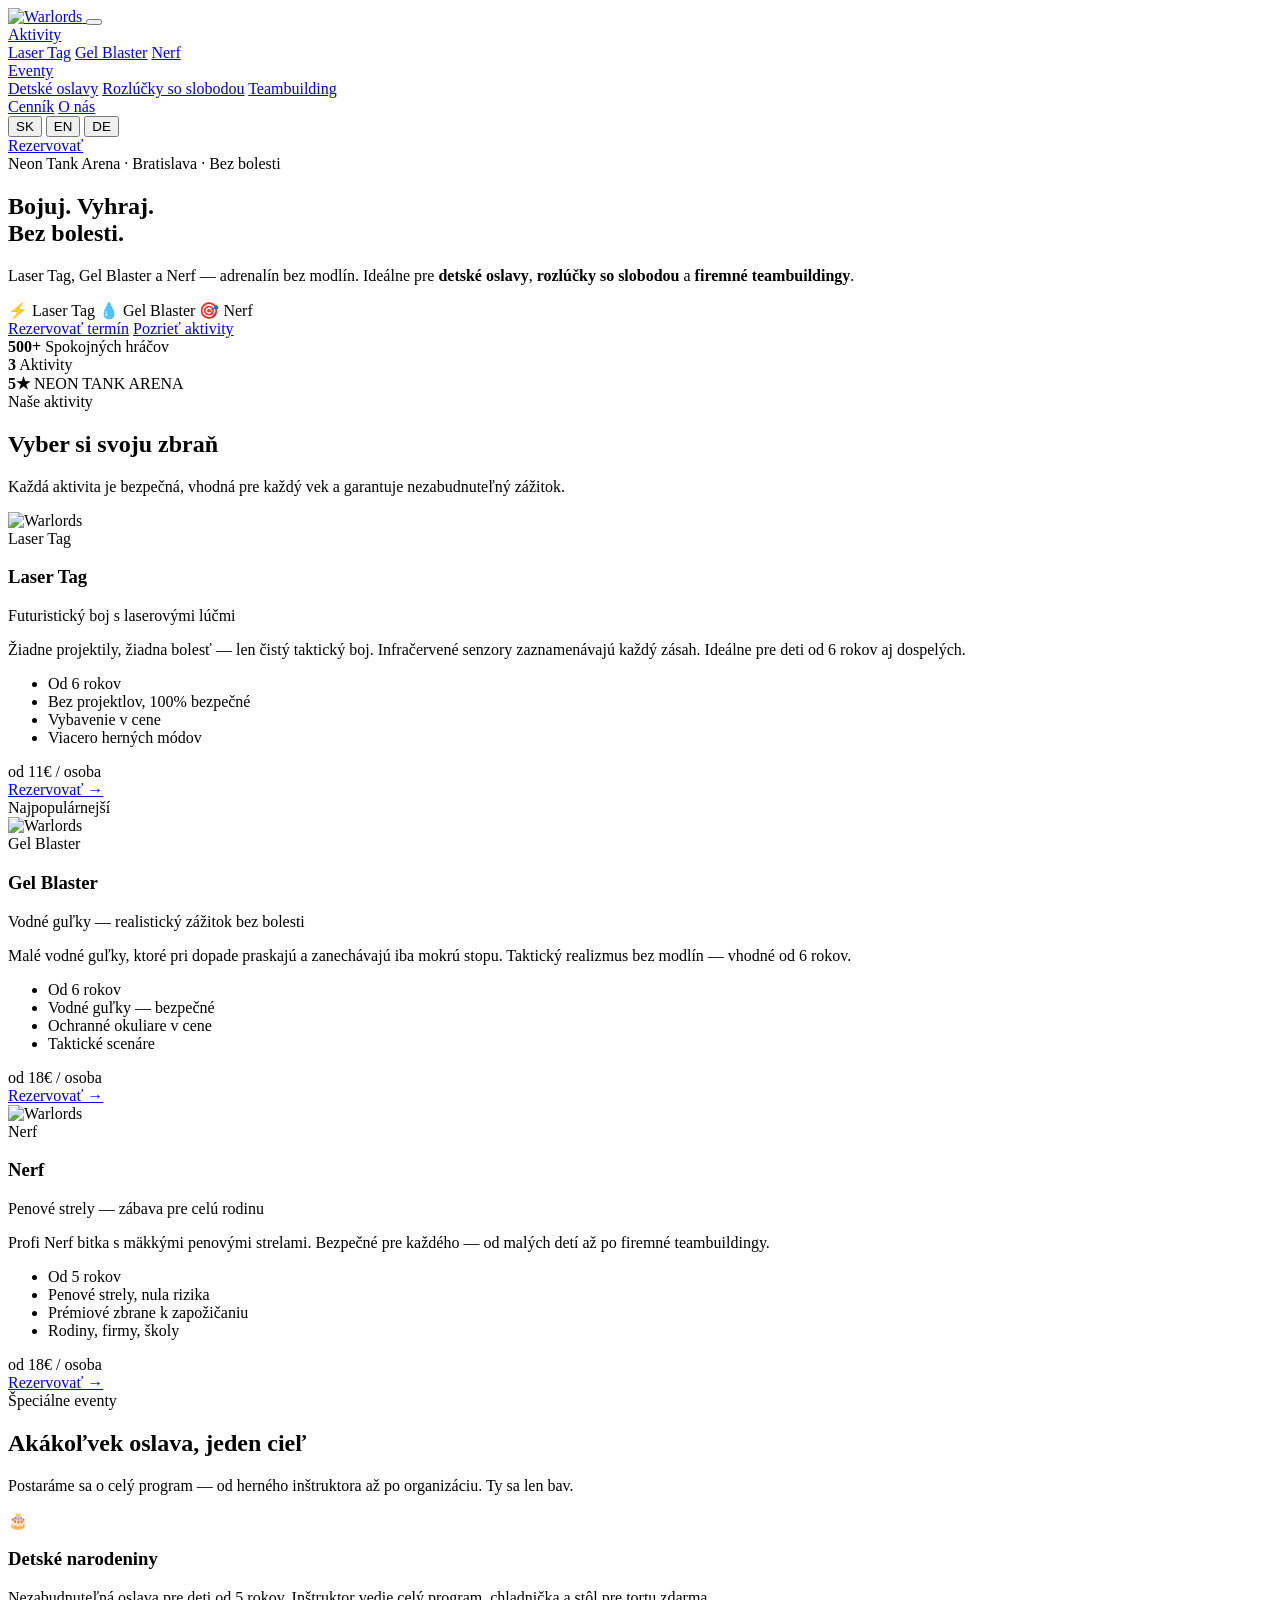
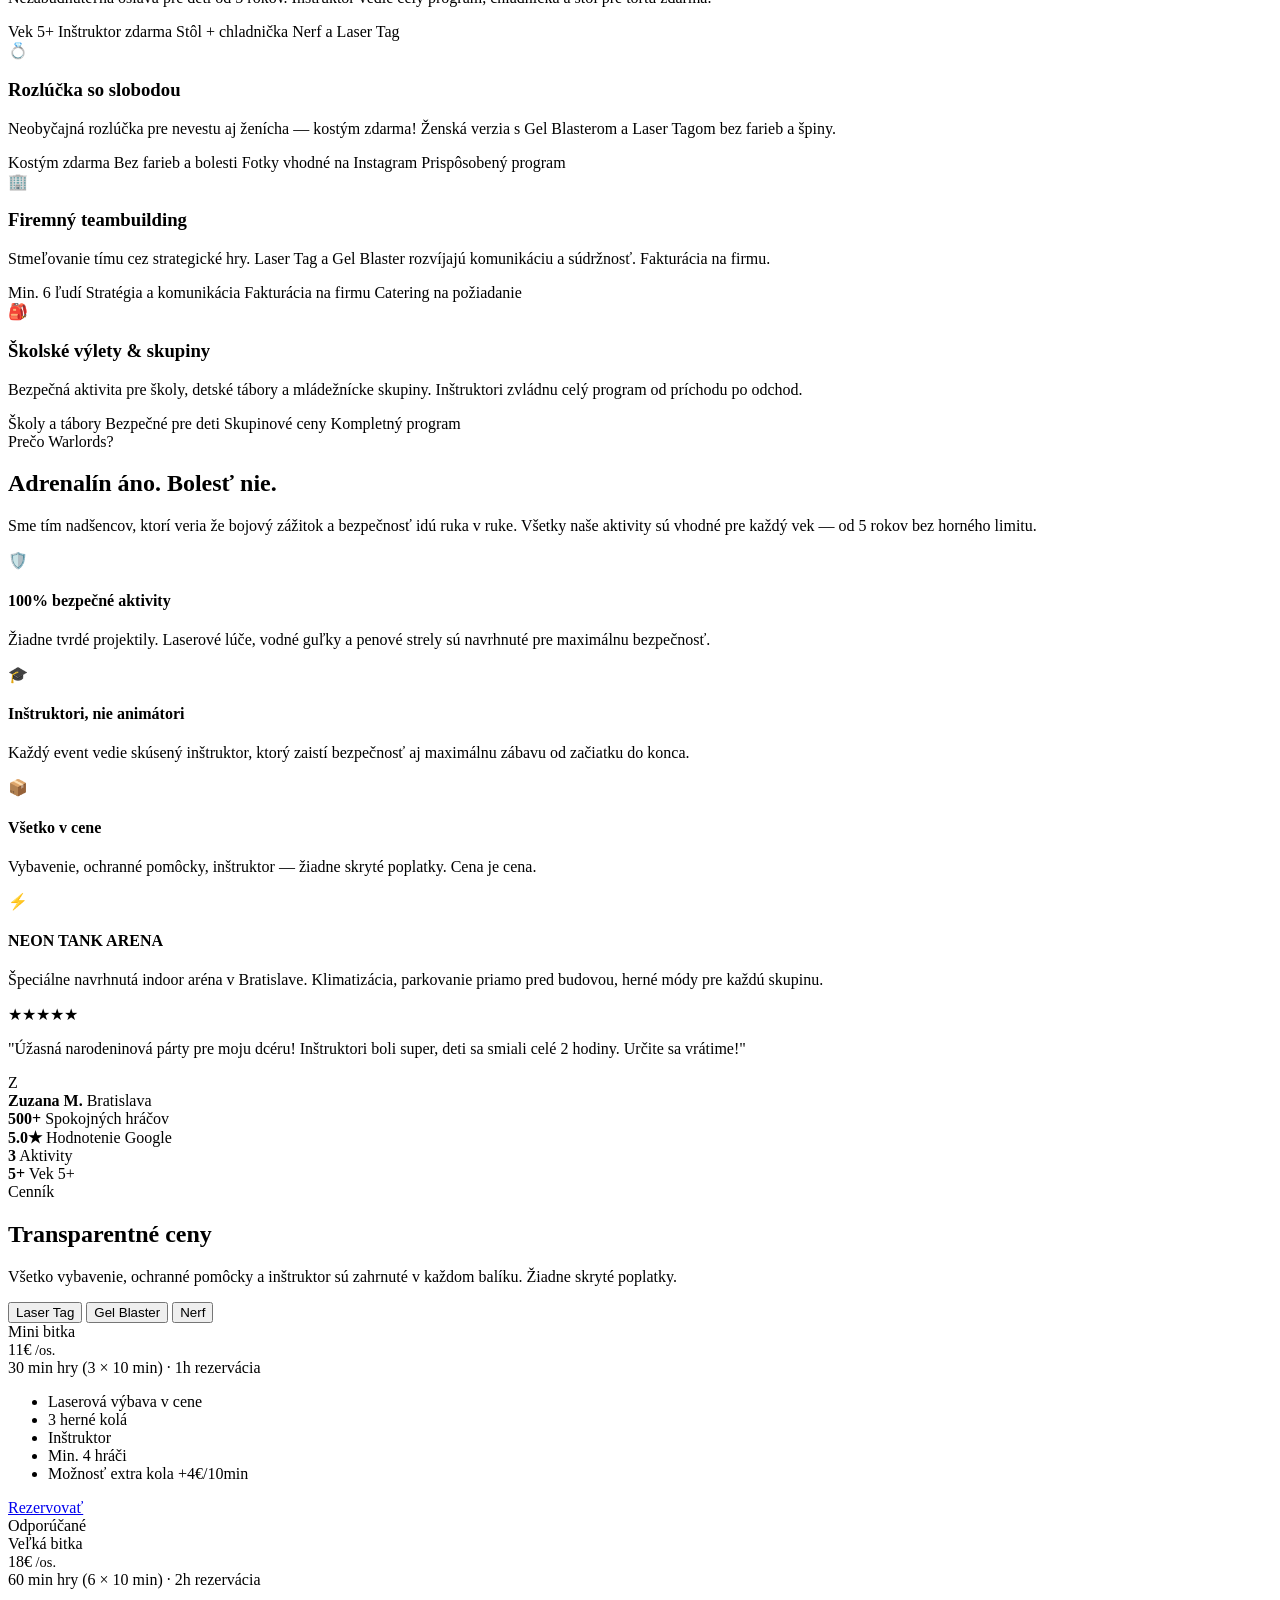
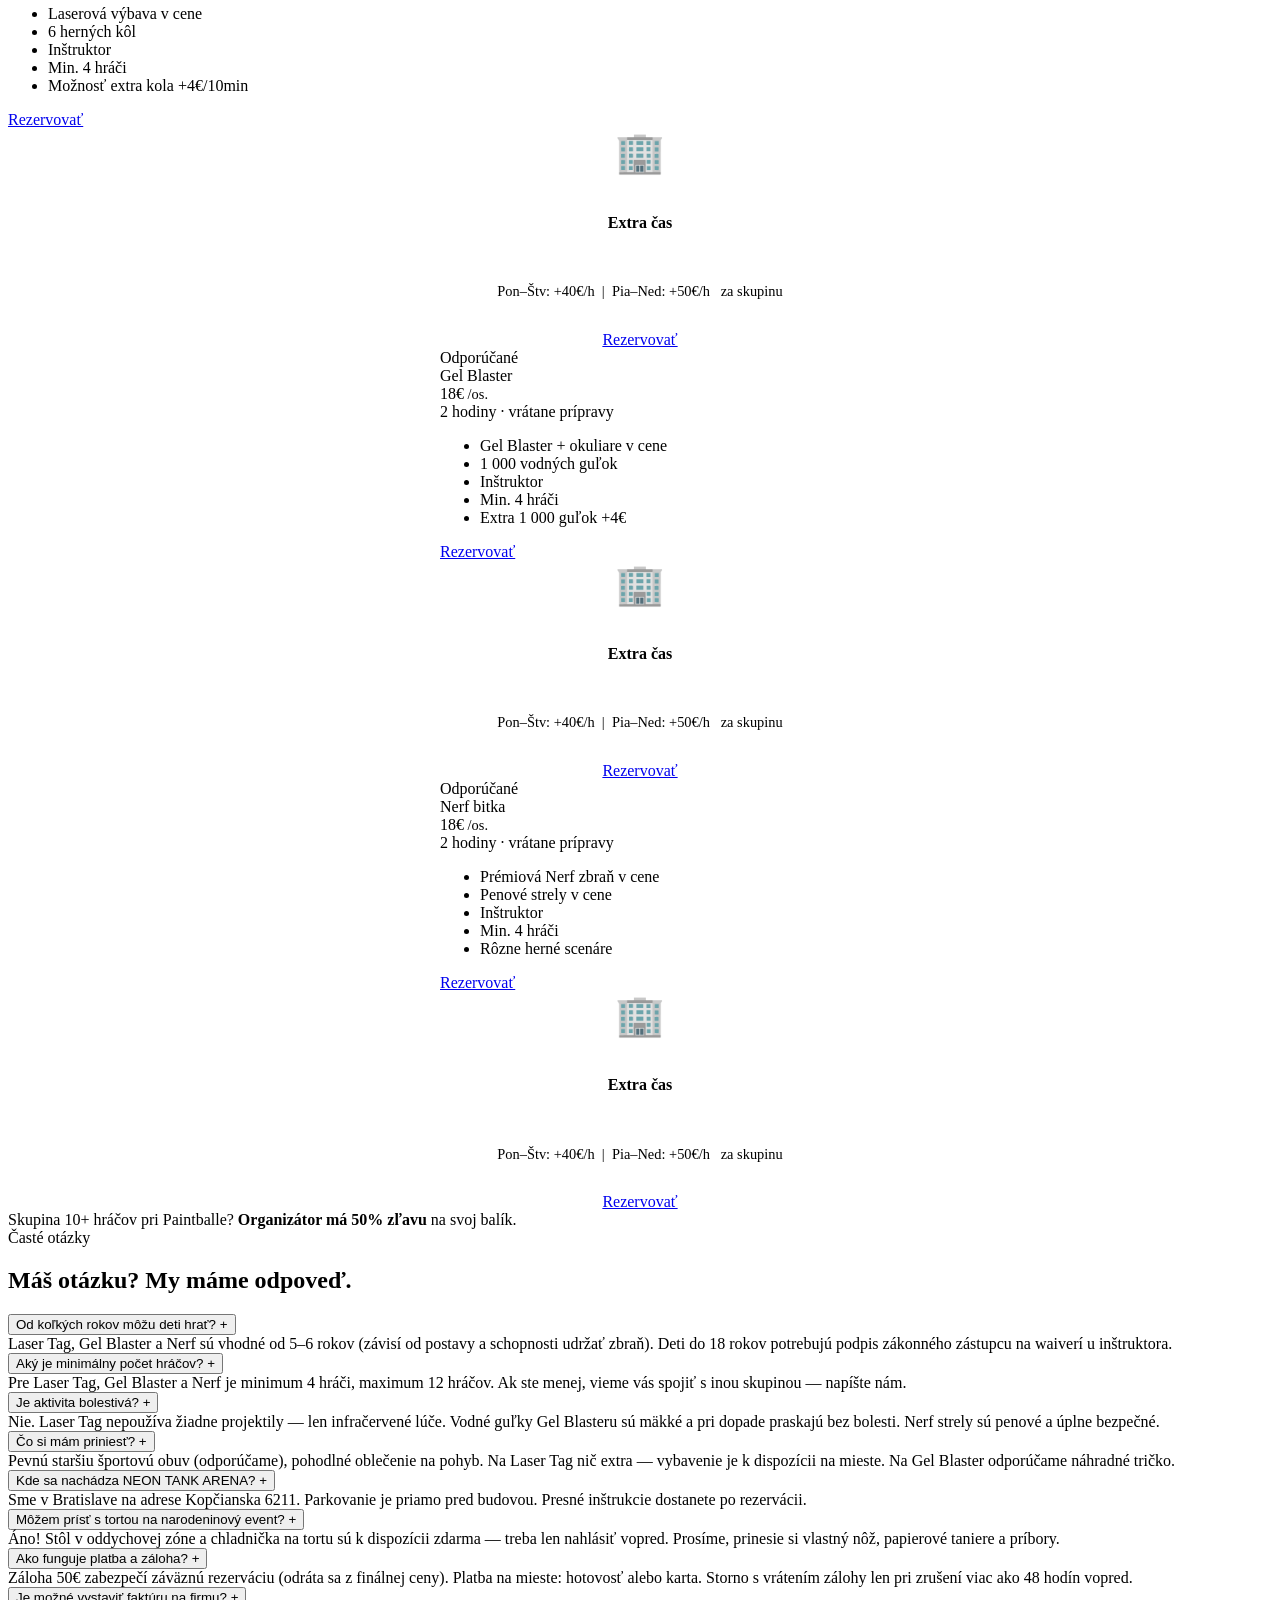
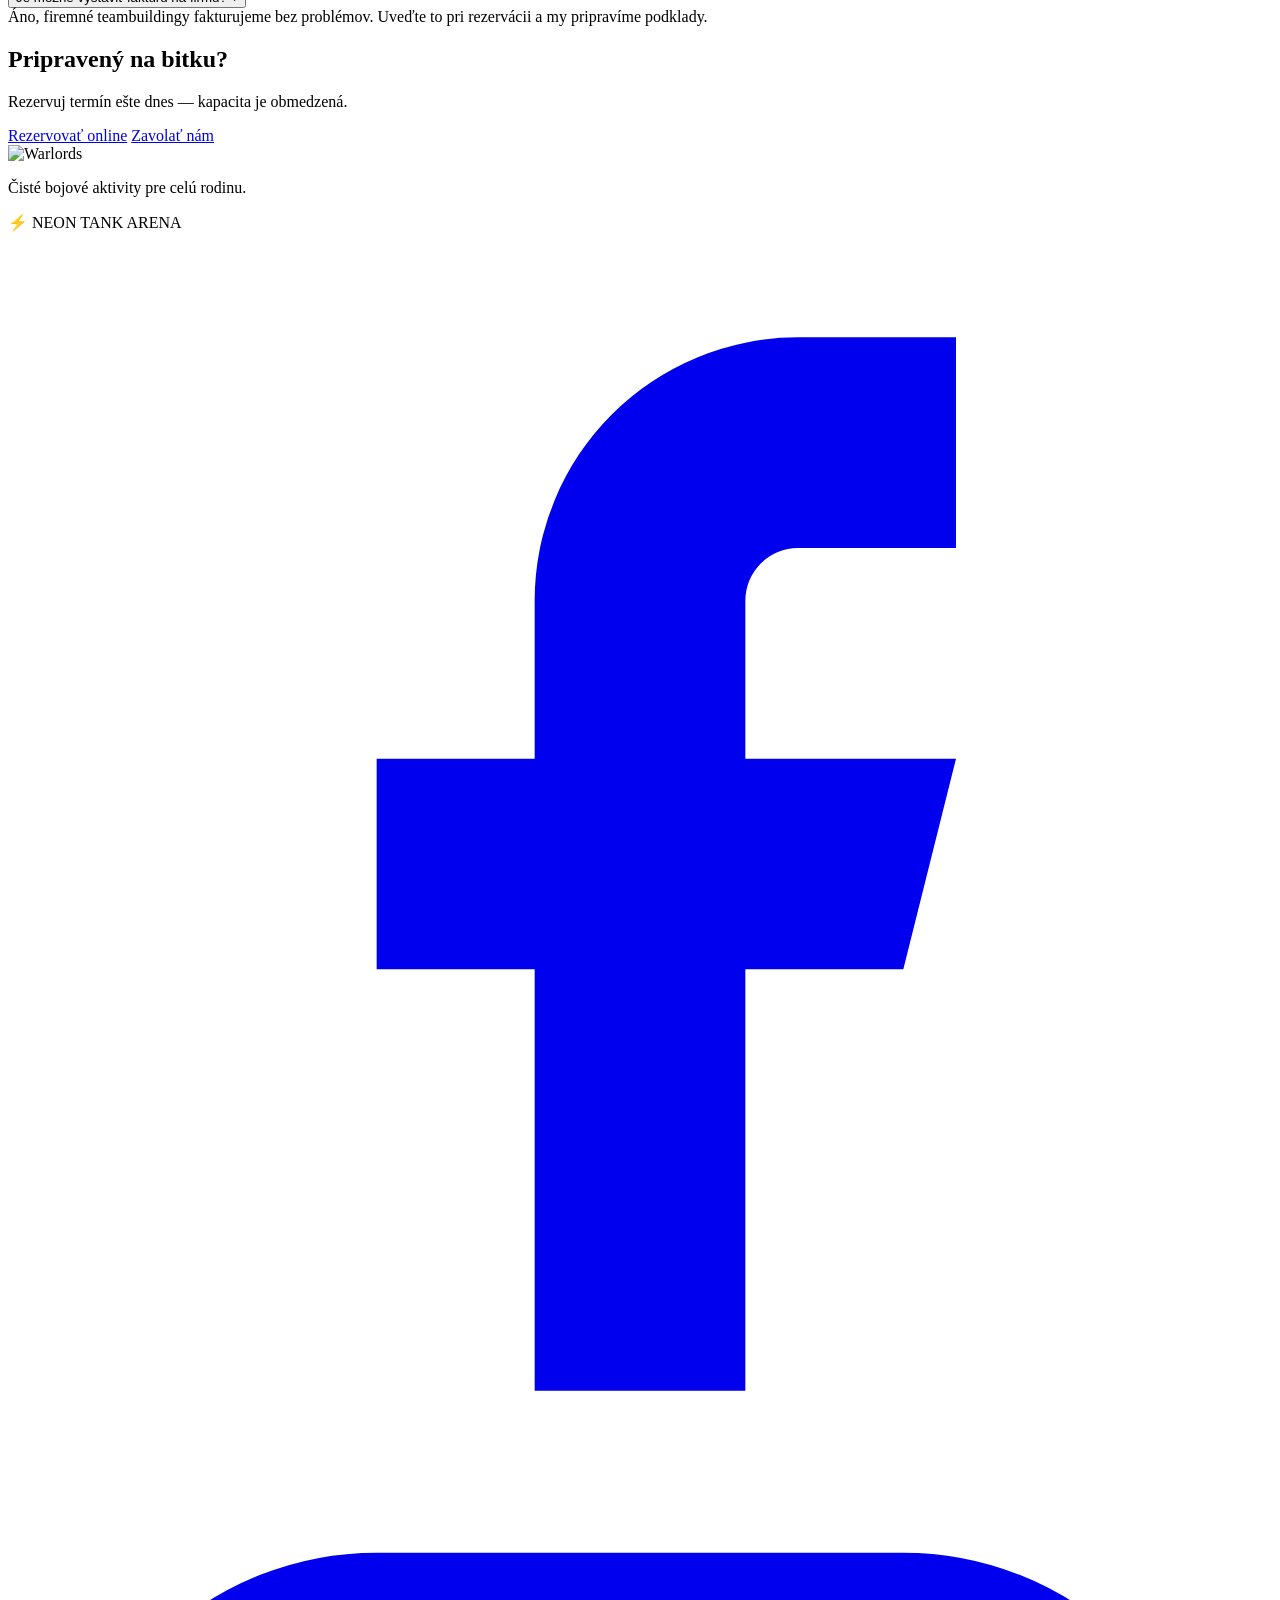
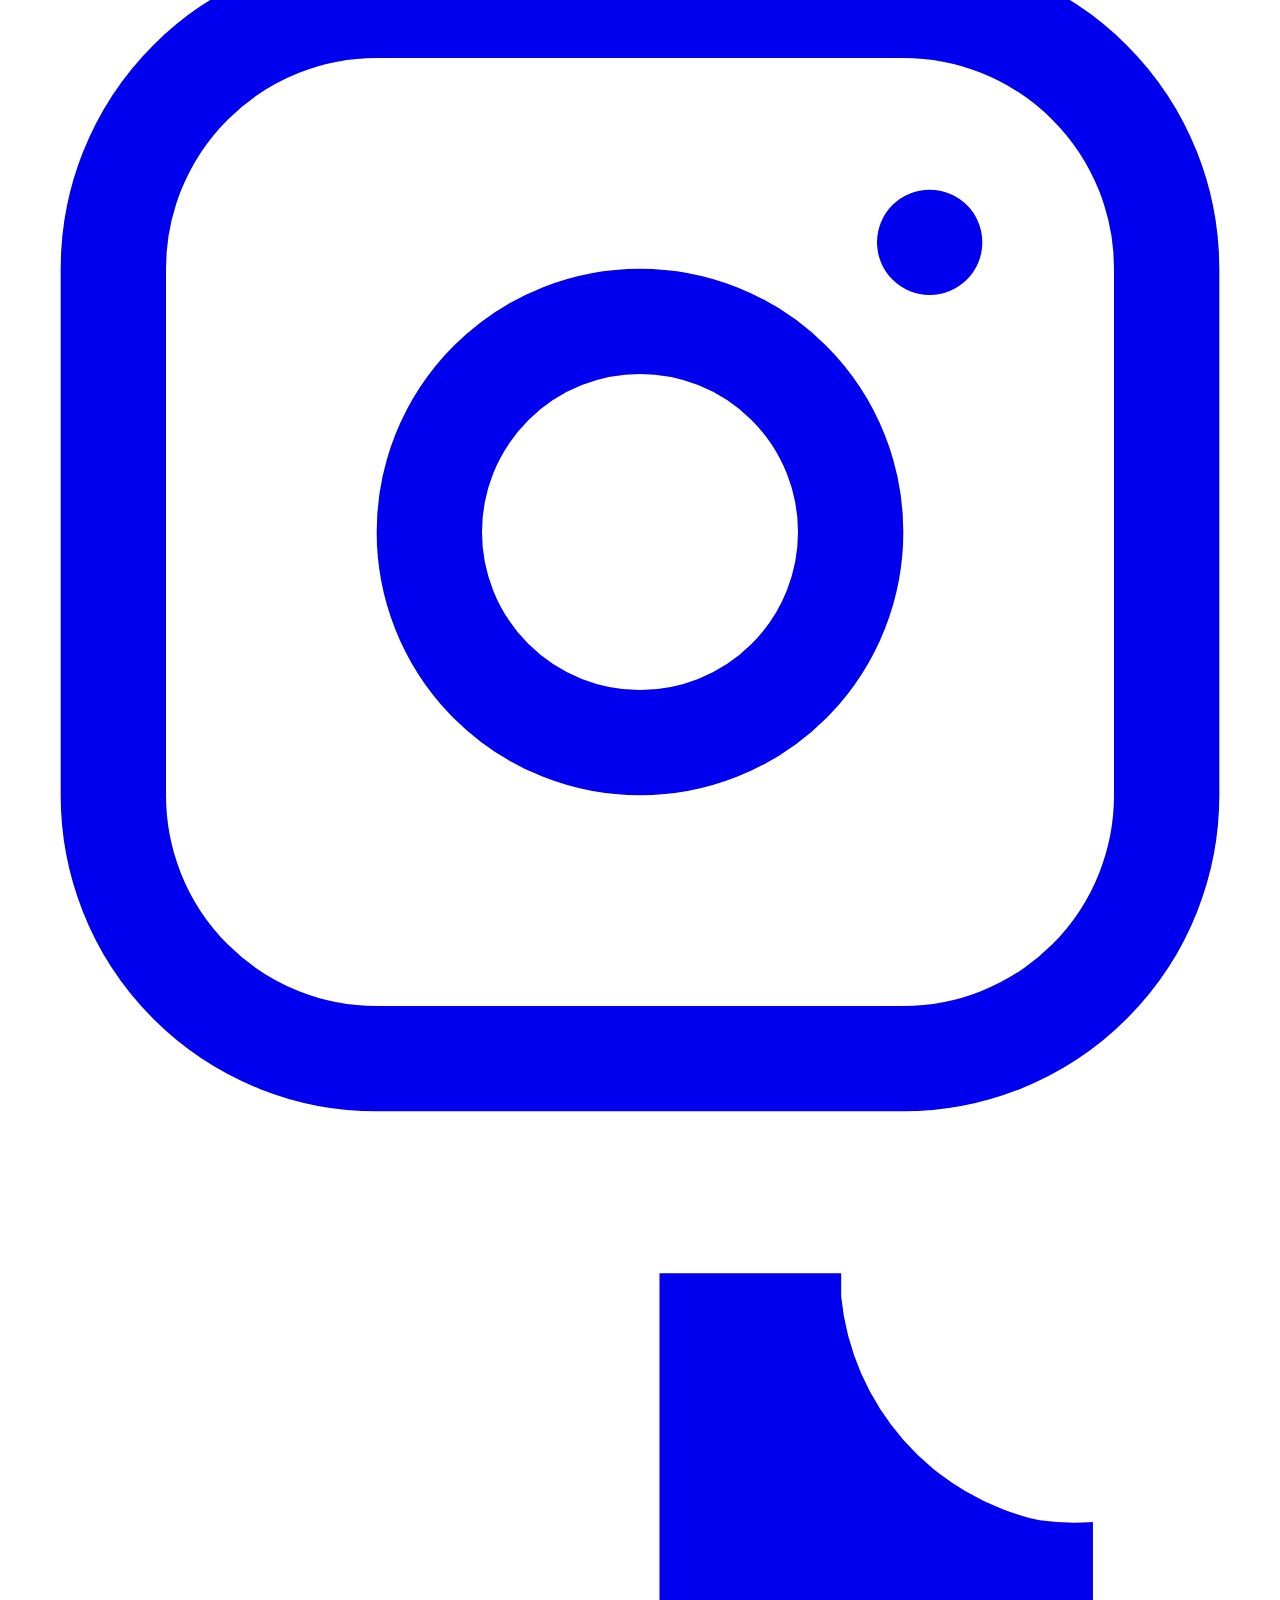
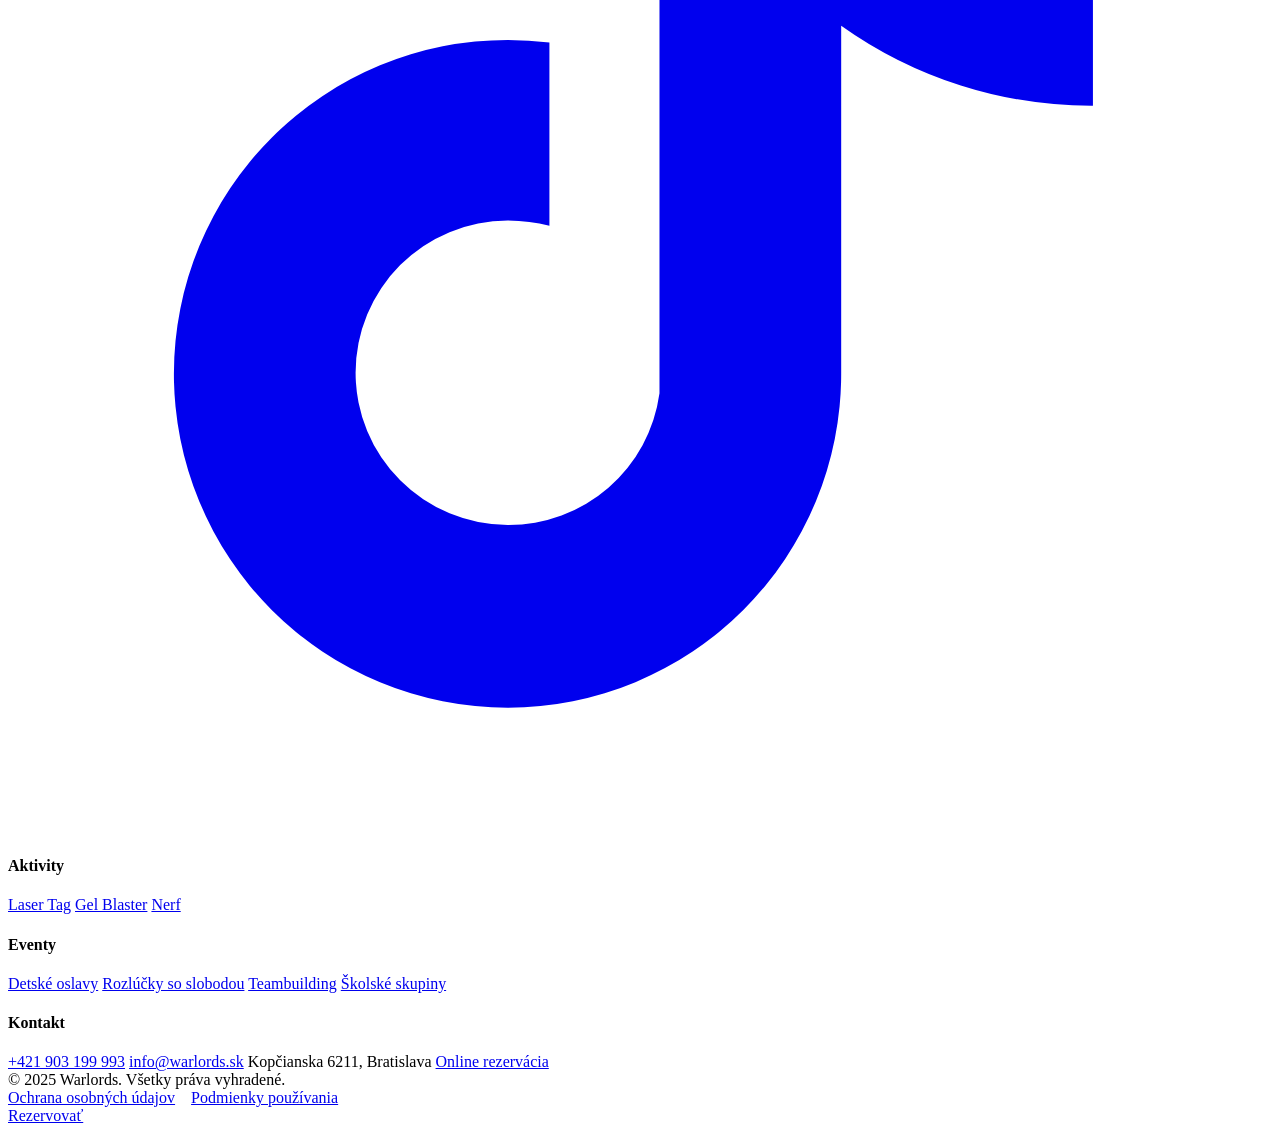
==== index.html @ cacea059 "Add files via upload" ====
<!DOCTYPE html>
<html lang="sk">
<head>
  <meta charset="UTF-8" />
  <meta name="viewport" content="width=device-width, initial-scale=1.0" />
  <title>Warlords – Laser Tag, Gel Blaster, Nerf | Neon Tank Arena Bratislava</title>
  <meta name="description" content="Warlords – čisté bojové aktivity bez bolesti. Laser Tag, Gel Blaster a Nerf pre deti, rozlúčky so slobodou a teambuildingy v NEON TANK ARENA Bratislava." />
  <meta property="og:title" content="Warlords – Laser Tag, Gel Blaster, Nerf" />
  <meta property="og:description" content="Adrenalín bez bolesti. Ideálne pre detské oslavy, rozlúčky a teambuildingy." />
  <meta property="og:image" content="og-image.jpg" />
  <link rel="icon" href="Warlords Nove + Laser/PNG/Warlords logo - vertical.png" type="image/png" />
  <link rel="stylesheet" href="style.css" />
  <link rel="preconnect" href="https://fonts.googleapis.com" />
  <link href="https://fonts.googleapis.com/css2?family=Barlow+Condensed:wght@400;600;700;900&family=Barlow:wght@400;500;600&family=Permanent+Marker&display=swap" rel="stylesheet" />
</head>
<body>

  <!-- ============================================================
       NAVBAR
       ============================================================ -->
  <header class="navbar" id="navbar">
    <div class="container nav-inner">

      <a href="#hero" class="nav-logo">
        <img src="Warlords Nove + Laser/PNG/Warlords logo - horizontal - inverse.png"
             alt="Warlords" class="nav-logo-img" />
      </a>

      <button class="hamburger" id="hamburger" aria-label="Menu">
        <span></span><span></span><span></span>
      </button>

      <nav class="nav-links" id="navLinks">

        <div class="nav-dropdown">
          <a href="#aktivity" data-i18n="nav_activities">Aktivity</a>
          <div class="dropdown-menu">
            <a href="#lasertag" data-i18n="nav_lasertag">Laser Tag</a>
            <a href="#gelblaster" data-i18n="nav_gelblaster">Gel Blaster</a>
            <a href="#nerf" data-i18n="nav_nerf">Nerf</a>
          </div>
        </div>

        <div class="nav-dropdown">
          <a href="#eventy" data-i18n="nav_events">Eventy</a>
          <div class="dropdown-menu">
            <a href="#eventy" data-i18n="nav_kids">Detské oslavy</a>
            <a href="#eventy" data-i18n="nav_bachelor">Rozlúčky so slobodou</a>
            <a href="#eventy" data-i18n="nav_team">Teambuilding</a>
          </div>
        </div>

        <a href="#cennik" data-i18n="nav_pricing">Cenník</a>
        <a href="#preco" data-i18n="nav_about">O nás</a>

        <div class="lang-switcher">
          <button class="lang-btn active" data-lang="sk">SK</button>
          <button class="lang-btn" data-lang="en">EN</button>
          <button class="lang-btn" data-lang="de">DE</button>
        </div>

        <a href="rezervacia.html" class="btn btn-primary" data-i18n="nav_book">Rezervovať</a>
      </nav>
    </div>
  </header>

  <!-- ============================================================
       HERO
       ============================================================ -->
  <section class="hero" id="hero">
    <div class="hero-bg"></div>
    <div class="hero-grid-overlay"></div>

    <div class="container hero-content">
      <div class="hero-badge" data-i18n="hero_badge">Neon Tank Arena · Bratislava · Bez bolesti</div>

      <h1 class="hero-title">
        <span class="accent-gold" data-i18n="hero_title_1">Bojuj.</span>
        <span class="accent-blue" data-i18n="hero_title_2"> Vyhraj.</span><br/>
        <span data-i18n="hero_title_3">Bez bolesti.</span>
      </h1>

      <p class="hero-subtitle" data-i18n="hero_sub">
        Laser Tag, Gel Blaster a Nerf — adrenalín bez modlín. Ideálne pre <strong>detské oslavy</strong>, <strong>rozlúčky so slobodou</strong> a <strong>firemné teambuildingy</strong>.
      </p>

      <div class="hero-pills">
        <span class="hero-pill hero-pill-blue">⚡ Laser Tag</span>
        <span class="hero-pill hero-pill-teal">💧 Gel Blaster</span>
        <span class="hero-pill hero-pill-orange">🎯 Nerf</span>
      </div>

      <div class="hero-actions">
        <a href="rezervacia.html" class="btn btn-primary btn-lg" data-i18n="hero_btn_book">Rezervovať termín</a>
        <a href="#aktivity" class="btn btn-outline btn-lg" data-i18n="hero_btn_discover">Pozrieť aktivity</a>
      </div>

      <div class="hero-stats">
        <div class="hero-stat">
          <strong>500+</strong>
          <span data-i18n="hero_stat_players">Spokojných hráčov</span>
        </div>
        <div class="hero-stat-divider"></div>
        <div class="hero-stat">
          <strong>3</strong>
          <span data-i18n="hero_stat_activities">Aktivity</span>
        </div>
        <div class="hero-stat-divider"></div>
        <div class="hero-stat">
          <strong>5★</strong>
          <span data-i18n="hero_stat_location">NEON TANK ARENA</span>
        </div>
      </div>
    </div>
  </section>

  <!-- ============================================================
       ACTIVITIES
       ============================================================ -->
  <section class="section" id="aktivity">
    <div class="container">
      <div class="section-header fade-in">
        <div class="section-tag" data-i18n="activities_tag">Naše aktivity</div>
        <h2 data-i18n="activities_title">Vyber si svoju zbraň</h2>
        <p data-i18n="activities_sub">Každá aktivita je bezpečná, vhodná pre každý vek a garantuje nezabudnuteľný zážitok.</p>
      </div>

      <div class="activities-grid">

        <!-- LASER TAG -->
        <div class="activity-card fade-in" data-accent="blue" id="lasertag">
          <div class="card-top">
            <div class="card-top-bg"></div>
            <div class="card-brand-block">
              <img src="Warlords Nove + Laser/PNG/Warlords logo - horizontal - inverse.png"
                   alt="Warlords" class="card-brand-logo" />
              <div class="card-activity-label" style="color:var(--blue)">Laser Tag</div>
            </div>
          </div>
          <div class="card-body">
            <h3>Laser Tag</h3>
            <p class="card-tagline" data-i18n="lt_tagline">Futuristický boj s laserovými lúčmi</p>
            <p data-i18n="lt_desc">Žiadne projektily, žiadna bolesť — len čistý taktický boj. Infračervené senzory zaznamenávajú každý zásah. Ideálne pre deti od 6 rokov aj dospelých.</p>
            <ul class="card-features">
              <li data-i18n="lt_f1">Od 6 rokov</li>
              <li data-i18n="lt_f2">Bez projektlov, 100% bezpečné</li>
              <li data-i18n="lt_f3">Vybavenie v cene</li>
              <li data-i18n="lt_f4">Viacero herných módov</li>
            </ul>
            <div class="card-price">
              <span class="price-from" data-i18n="lt_from">od</span>
              <span class="price-big" data-i18n="lt_price">11€</span>
              <span class="price-label" data-i18n="lt_per">/ osoba</span>
            </div>
            <a href="rezervacia.html?aktivita=lasertag" class="btn btn-activity-blue btn-full">
              <span data-i18n="nav_book">Rezervovať</span> →
            </a>
          </div>
        </div>

        <!-- GEL BLASTER — featured center -->
        <div class="activity-card activity-card-center fade-in" data-accent="teal" id="gelblaster">
          <div class="card-badge" data-i18n="nerf_badge">Najpopulárnejší</div>
          <div class="card-top">
            <div class="card-top-bg"></div>
            <div class="card-brand-block">
              <img src="Warlords Nove + Laser/PNG/Warlords logo - horizontal - inverse.png"
                   alt="Warlords" class="card-brand-logo" />
              <div class="card-activity-label" style="color:var(--teal)">Gel Blaster</div>
            </div>
          </div>
          <div class="card-body">
            <h3>Gel Blaster</h3>
            <p class="card-tagline" data-i18n="gb_tagline">Vodné guľky — realistický zážitok bez bolesti</p>
            <p data-i18n="gb_desc">Malé vodné guľky, ktoré pri dopade praskajú a zanechávajú iba mokrú stopu. Taktický realizmus bez modlín — vhodné od 6 rokov.</p>
            <ul class="card-features">
              <li data-i18n="gb_f1">Od 6 rokov</li>
              <li data-i18n="gb_f2">Vodné guľky — bezpečné</li>
              <li data-i18n="gb_f3">Ochranné okuliare v cene</li>
              <li data-i18n="gb_f4">Taktické scenáre</li>
            </ul>
            <div class="card-price">
              <span class="price-from" data-i18n="gb_from">od</span>
              <span class="price-big" data-i18n="gb_price">18€</span>
              <span class="price-label" data-i18n="gb_per">/ osoba</span>
            </div>
            <a href="rezervacia.html?aktivita=gelblaster" class="btn btn-activity-teal btn-full">
              <span data-i18n="nav_book">Rezervovať</span> →
            </a>
          </div>
        </div>

        <!-- NERF -->
        <div class="activity-card fade-in" data-accent="orange" id="nerf">
          <div class="card-top">
            <div class="card-top-bg"></div>
            <div class="card-brand-block">
              <img src="Warlords Nove + Laser/PNG/Warlords logo - horizontal - inverse.png"
                   alt="Warlords" class="card-brand-logo" />
              <div class="card-activity-label" style="color:var(--orange)">Nerf</div>
            </div>
          </div>
          <div class="card-body">
            <h3>Nerf</h3>
            <p class="card-tagline" data-i18n="nerf_tagline">Penové strely — zábava pre celú rodinu</p>
            <p data-i18n="nerf_desc">Profi Nerf bitka s mäkkými penovými strelami. Bezpečné pre každého — od malých detí až po firemné teambuildingy.</p>
            <ul class="card-features">
              <li data-i18n="nerf_f1">Od 5 rokov</li>
              <li data-i18n="nerf_f2">Penové strely, nula rizika</li>
              <li data-i18n="nerf_f3">Prémiové zbrane k zapožičaniu</li>
              <li data-i18n="nerf_f4">Rodiny, firmy, školy</li>
            </ul>
            <div class="card-price">
              <span class="price-from" data-i18n="nerf_from">od</span>
              <span class="price-big" data-i18n="nerf_price">18€</span>
              <span class="price-label" data-i18n="nerf_per">/ osoba</span>
            </div>
            <a href="rezervacia.html?aktivita=nerf" class="btn btn-activity-orange btn-full">
              <span data-i18n="nav_book">Rezervovať</span> →
            </a>
          </div>
        </div>

      </div>
    </div>
  </section>

  <!-- ============================================================
       SPECIAL EVENTS
       ============================================================ -->
  <section class="section events" id="eventy">
    <div class="container">
      <div class="section-header fade-in">
        <div class="section-tag" data-i18n="events_tag">Špeciálne eventy</div>
        <h2 data-i18n="events_title">Akákoľvek oslava, jeden cieľ</h2>
        <p data-i18n="events_sub">Postaráme sa o celý program — od herného inštruktora až po organizáciu. Ty sa len bav.</p>
      </div>

      <div class="events-grid">

        <div class="event-card fade-in" style="--event-color:#FF6B6B;--event-glow:rgba(255,107,107,0.12);">
          <div class="event-icon">🎂</div>
          <div class="event-content">
            <h3 data-i18n="ev_kids_title">Detské narodeniny</h3>
            <p data-i18n="ev_kids_desc">Nezabudnuteľná oslava pre deti od 5 rokov. Inštruktor vedie celý program, chladnička a stôl pre tortu zdarma.</p>
            <div class="event-tags">
              <span class="event-tag" data-i18n="ev_kids_t1">Vek 5+</span>
              <span class="event-tag" data-i18n="ev_kids_t2">Inštruktor zdarma</span>
              <span class="event-tag" data-i18n="ev_kids_t3">Stôl + chladnička</span>
              <span class="event-tag" data-i18n="ev_kids_t4">Nerf a Laser Tag</span>
            </div>
          </div>
        </div>

        <div class="event-card fade-in" style="--event-color:#E879A0;--event-glow:rgba(232,121,160,0.12);">
          <div class="event-icon">💍</div>
          <div class="event-content">
            <h3 data-i18n="ev_bach_title">Rozlúčka so slobodou</h3>
            <p data-i18n="ev_bach_desc">Neobyčajná rozlúčka pre nevestu aj ženícha — kostým zdarma! Ženská verzia s Gel Blasterom a Laser Tagom bez farieb a špiny.</p>
            <div class="event-tags">
              <span class="event-tag" data-i18n="ev_bach_t1">Kostým zdarma</span>
              <span class="event-tag" data-i18n="ev_bach_t2">Bez farieb a bolesti</span>
              <span class="event-tag" data-i18n="ev_bach_t3">Fotky vhodné na Instagram</span>
              <span class="event-tag" data-i18n="ev_bach_t4">Prispôsobený program</span>
            </div>
          </div>
        </div>

        <div class="event-card fade-in" style="--event-color:#38B6FF;--event-glow:rgba(56,182,255,0.12);">
          <div class="event-icon">🏢</div>
          <div class="event-content">
            <h3 data-i18n="ev_team_title">Firemný teambuilding</h3>
            <p data-i18n="ev_team_desc">Stmeľovanie tímu cez strategické hry. Laser Tag a Gel Blaster rozvíjajú komunikáciu a súdržnosť. Fakturácia na firmu.</p>
            <div class="event-tags">
              <span class="event-tag" data-i18n="ev_team_t1">Min. 6 ľudí</span>
              <span class="event-tag" data-i18n="ev_team_t2">Stratégia a komunikácia</span>
              <span class="event-tag" data-i18n="ev_team_t3">Fakturácia na firmu</span>
              <span class="event-tag" data-i18n="ev_team_t4">Catering na požiadanie</span>
            </div>
          </div>
        </div>

        <div class="event-card fade-in" style="--event-color:#FFB800;--event-glow:rgba(255,184,0,0.12);">
          <div class="event-icon">🎒</div>
          <div class="event-content">
            <h3 data-i18n="ev_school_title">Školské výlety & skupiny</h3>
            <p data-i18n="ev_school_desc">Bezpečná aktivita pre školy, detské tábory a mládežnícke skupiny. Inštruktori zvládnu celý program od príchodu po odchod.</p>
            <div class="event-tags">
              <span class="event-tag" data-i18n="ev_school_t1">Školy a tábory</span>
              <span class="event-tag" data-i18n="ev_school_t2">Bezpečné pre deti</span>
              <span class="event-tag" data-i18n="ev_school_t3">Skupinové ceny</span>
              <span class="event-tag" data-i18n="ev_school_t4">Kompletný program</span>
            </div>
          </div>
        </div>

      </div>
    </div>
  </section>

  <!-- ============================================================
       WHY US
       ============================================================ -->
  <section class="section" id="preco">
    <div class="container">
      <div class="why-grid">
        <div class="why-text fade-in">
          <div class="section-tag" data-i18n="why_tag">Prečo Warlords?</div>
          <h2 data-i18n="why_title">Adrenalín áno. Bolesť nie.</h2>
          <p data-i18n="why_sub">Sme tím nadšencov, ktorí veria že bojový zážitok a bezpečnosť idú ruka v ruke. Všetky naše aktivity sú vhodné pre každý vek — od 5 rokov bez horného limitu.</p>
          <div class="why-list">
            <div class="why-item">
              <div class="why-item-icon">🛡️</div>
              <div class="why-item-text">
                <h4 data-i18n="why_i1_title">100% bezpečné aktivity</h4>
                <p data-i18n="why_i1_desc">Žiadne tvrdé projektily. Laserové lúče, vodné guľky a penové strely sú navrhnuté pre maximálnu bezpečnosť.</p>
              </div>
            </div>
            <div class="why-item">
              <div class="why-item-icon">🎓</div>
              <div class="why-item-text">
                <h4 data-i18n="why_i2_title">Inštruktori, nie animátori</h4>
                <p data-i18n="why_i2_desc">Každý event vedie skúsený inštruktor, ktorý zaistí bezpečnosť aj maximálnu zábavu od začiatku do konca.</p>
              </div>
            </div>
            <div class="why-item">
              <div class="why-item-icon">📦</div>
              <div class="why-item-text">
                <h4 data-i18n="why_i3_title">Všetko v cene</h4>
                <p data-i18n="why_i3_desc">Vybavenie, ochranné pomôcky, inštruktor — žiadne skryté poplatky. Cena je cena.</p>
              </div>
            </div>
            <div class="why-item">
              <div class="why-item-icon">⚡</div>
              <div class="why-item-text">
                <h4 data-i18n="why_i4_title">NEON TANK ARENA</h4>
                <p data-i18n="why_i4_desc">Špeciálne navrhnutá indoor aréna v Bratislave. Klimatizácia, parkovanie priamo pred budovou, herné módy pre každú skupinu.</p>
              </div>
            </div>
          </div>
        </div>

        <div class="why-visual fade-in">
          <div class="review-card">
            <div class="review-stars">★★★★★</div>
            <p class="review-text" data-i18n="why_review">"Úžasná narodeninová párty pre moju dcéru! Inštruktori boli super, deti sa smiali celé 2 hodiny. Určite sa vrátime!"</p>
            <div class="review-author">
              <div class="review-avatar">Z</div>
              <div class="review-name">
                <strong data-i18n="why_review_author">Zuzana M.</strong>
                <span data-i18n="why_review_location">Bratislava</span>
              </div>
            </div>
          </div>
          <div class="review-stat-grid">
            <div class="review-stat">
              <strong>500+</strong>
              <span data-i18n="why_stat1">Spokojných hráčov</span>
            </div>
            <div class="review-stat">
              <strong>5.0★</strong>
              <span data-i18n="why_stat2">Hodnotenie Google</span>
            </div>
            <div class="review-stat">
              <strong>3</strong>
              <span data-i18n="why_stat3">Aktivity</span>
            </div>
            <div class="review-stat">
              <strong>5+</strong>
              <span data-i18n="why_stat4">Vek 5+</span>
            </div>
          </div>
        </div>
      </div>
    </div>
  </section>

  <!-- ============================================================
       PRICING
       ============================================================ -->
  <section class="section pricing" id="cennik">
    <div class="container">
      <div class="section-header fade-in">
        <div class="section-tag" data-i18n="pricing_tag">Cenník</div>
        <h2 data-i18n="pricing_title">Transparentné ceny</h2>
        <p data-i18n="pricing_sub">Všetko vybavenie, ochranné pomôcky a inštruktor sú zahrnuté v každom balíku. Žiadne skryté poplatky.</p>
      </div>

      <div class="pricing-tabs fade-in">
        <button class="tab-btn active" data-tab="tab-lt" data-i18n="tab_lt">Laser Tag</button>
        <button class="tab-btn" data-tab="tab-gb" data-i18n="tab_gb">Gel Blaster</button>
        <button class="tab-btn" data-tab="tab-nerf" data-i18n="tab_nerf">Nerf</button>
      </div>

      <!-- LASER TAG PRICES -->
      <div class="tab-pane active" id="tab-lt">
        <div class="price-cards">
          <div class="price-card fade-in">
            <div class="price-name" data-i18n="lt_p1_name">Mini bitka</div>
            <div class="price-amount"><span data-i18n="lt_p1_amount">11</span><span>€<span style="font-size:0.9rem;color:var(--text-muted);font-weight:400"> /os.</span></span></div>
            <div class="price-duration" data-i18n="lt_p1_duration">30 min hry (3 × 10 min) · 1h rezervácia</div>
            <ul class="price-features">
              <li data-i18n="lt_p1_f1">Laserová výbava v cene</li>
              <li data-i18n="lt_p1_f2">3 herné kolá</li>
              <li data-i18n="lt_p1_f3">Inštruktor</li>
              <li data-i18n="lt_p1_f4">Min. 4 hráči</li>
              <li data-i18n="lt_p1_f5">Možnosť extra kola +4€/10min</li>
            </ul>
            <a href="rezervacia.html?aktivita=lasertag&balik=mini" class="btn btn-outline btn-full" data-i18n="book_btn">Rezervovať</a>
          </div>

          <div class="price-card price-card-featured fade-in">
            <div class="price-badge" data-i18n="recommended">Odporúčané</div>
            <div class="price-name" data-i18n="lt_p2_name">Veľká bitka</div>
            <div class="price-amount"><span data-i18n="lt_p2_amount">18</span><span>€<span style="font-size:0.9rem;color:var(--text-muted);font-weight:400"> /os.</span></span></div>
            <div class="price-duration" data-i18n="lt_p2_duration">60 min hry (6 × 10 min) · 2h rezervácia</div>
            <ul class="price-features">
              <li data-i18n="lt_p2_f1">Laserová výbava v cene</li>
              <li data-i18n="lt_p2_f2">6 herných kôl</li>
              <li data-i18n="lt_p2_f3">Inštruktor</li>
              <li data-i18n="lt_p2_f4">Min. 4 hráči</li>
              <li data-i18n="lt_p2_f5">Možnosť extra kola +4€/10min</li>
            </ul>
            <a href="rezervacia.html?aktivita=lasertag&balik=big" class="btn btn-primary btn-full" data-i18n="book_btn">Rezervovať</a>
          </div>

          <div class="price-card fade-in" style="display:flex;flex-direction:column;justify-content:center;align-items:center;text-align:center;gap:16px;">
            <div style="font-size:2.5rem;">🏢</div>
            <h4 style="color:var(--white);" data-i18n="extra_time_title">Extra čas</h4>
            <p style="font-size:0.9rem;" data-i18n="extra_time_desc">Pon–Štv: +40€/h &nbsp;|&nbsp; Pia–Ned: +50€/h &nbsp; za skupinu</p>
            <a href="rezervacia.html" class="btn btn-ghost btn-full" data-i18n="book_btn">Rezervovať</a>
          </div>
        </div>
      </div>

      <!-- GEL BLASTER PRICES -->
      <div class="tab-pane" id="tab-gb">
        <div class="price-cards">
          <div class="price-card price-card-featured fade-in" style="max-width:400px;margin:0 auto;">
            <div class="price-badge" data-i18n="recommended">Odporúčané</div>
            <div class="price-name" data-i18n="gb_p1_name">Gel Blaster</div>
            <div class="price-amount"><span data-i18n="gb_p1_amount">18</span><span>€<span style="font-size:0.9rem;color:var(--text-muted);font-weight:400"> /os.</span></span></div>
            <div class="price-duration" data-i18n="gb_p1_duration">2 hodiny · vrátane prípravy</div>
            <ul class="price-features">
              <li data-i18n="gb_p1_f1">Gel Blaster + okuliare v cene</li>
              <li data-i18n="gb_p1_f2">1 000 vodných guľok</li>
              <li data-i18n="gb_p1_f3">Inštruktor</li>
              <li data-i18n="gb_p1_f4">Min. 4 hráči</li>
              <li data-i18n="gb_p1_f5">Extra 1 000 guľok +4€</li>
            </ul>
            <a href="rezervacia.html?aktivita=gelblaster" class="btn btn-primary btn-full" data-i18n="book_btn">Rezervovať</a>
          </div>

          <div class="price-card fade-in" style="display:flex;flex-direction:column;justify-content:center;align-items:center;text-align:center;gap:16px;">
            <div style="font-size:2.5rem;">🏢</div>
            <h4 style="color:var(--white);" data-i18n="extra_time_title">Extra čas</h4>
            <p style="font-size:0.9rem;" data-i18n="extra_time_desc">Pon–Štv: +40€/h &nbsp;|&nbsp; Pia–Ned: +50€/h &nbsp; za skupinu</p>
            <a href="rezervacia.html?aktivita=gelblaster" class="btn btn-ghost btn-full" data-i18n="book_btn">Rezervovať</a>
          </div>
        </div>
      </div>

      <!-- NERF PRICES -->
      <div class="tab-pane" id="tab-nerf">
        <div class="price-cards">
          <div class="price-card price-card-featured fade-in" style="max-width:400px;margin:0 auto;">
            <div class="price-badge" data-i18n="recommended">Odporúčané</div>
            <div class="price-name" data-i18n="nerf_p1_name">Nerf bitka</div>
            <div class="price-amount"><span data-i18n="nerf_p1_amount">18</span><span>€<span style="font-size:0.9rem;color:var(--text-muted);font-weight:400"> /os.</span></span></div>
            <div class="price-duration" data-i18n="nerf_p1_duration">2 hodiny · vrátane prípravy</div>
            <ul class="price-features">
              <li data-i18n="nerf_p1_f1">Prémiová Nerf zbraň v cene</li>
              <li data-i18n="nerf_p1_f2">Penové strely v cene</li>
              <li data-i18n="nerf_p1_f3">Inštruktor</li>
              <li data-i18n="nerf_p1_f4">Min. 4 hráči</li>
              <li data-i18n="nerf_p1_f5">Rôzne herné scenáre</li>
            </ul>
            <a href="rezervacia.html?aktivita=nerf" class="btn btn-primary btn-full" data-i18n="book_btn">Rezervovať</a>
          </div>

          <div class="price-card fade-in" style="display:flex;flex-direction:column;justify-content:center;align-items:center;text-align:center;gap:16px;">
            <div style="font-size:2.5rem;">🏢</div>
            <h4 style="color:var(--white);" data-i18n="extra_time_title">Extra čas</h4>
            <p style="font-size:0.9rem;" data-i18n="extra_time_desc">Pon–Štv: +40€/h &nbsp;|&nbsp; Pia–Ned: +50€/h &nbsp; za skupinu</p>
            <a href="rezervacia.html?aktivita=nerf" class="btn btn-ghost btn-full" data-i18n="book_btn">Rezervovať</a>
          </div>
        </div>
      </div>

      <div class="pricing-note fade-in" data-i18n="pricing_note_txt">
        Skupina 10+ hráčov pri Paintballe? <strong>Organizátor má 50% zľavu</strong> na svoj balík.
      </div>
    </div>
  </section>

  <!-- ============================================================
       FAQ
       ============================================================ -->
  <section class="section" id="faq">
    <div class="container">
      <div class="section-header fade-in">
        <div class="section-tag" data-i18n="faq_tag">Časté otázky</div>
        <h2 data-i18n="faq_title">Máš otázku? My máme odpoveď.</h2>
      </div>

      <div class="faq-list">

        <div class="faq-item fade-in">
          <button class="faq-question">
            <span data-i18n="faq_q1">Od koľkých rokov môžu deti hrať?</span>
            <span class="faq-icon">+</span>
          </button>
          <div class="faq-answer">
            <div class="faq-answer-inner" data-i18n="faq_a1">Laser Tag, Gel Blaster a Nerf sú vhodné od 5–6 rokov (závisí od postavy a schopnosti udržať zbraň). Deti do 18 rokov potrebujú podpis zákonného zástupcu na waiverí u inštruktora.</div>
          </div>
        </div>

        <div class="faq-item fade-in">
          <button class="faq-question">
            <span data-i18n="faq_q2">Aký je minimálny počet hráčov?</span>
            <span class="faq-icon">+</span>
          </button>
          <div class="faq-answer">
            <div class="faq-answer-inner" data-i18n="faq_a2">Pre Laser Tag, Gel Blaster a Nerf je minimum 4 hráči, maximum 12 hráčov. Ak ste menej, vieme vás spojiť s inou skupinou — napíšte nám.</div>
          </div>
        </div>

        <div class="faq-item fade-in">
          <button class="faq-question">
            <span data-i18n="faq_q3">Je aktivita bolestivá?</span>
            <span class="faq-icon">+</span>
          </button>
          <div class="faq-answer">
            <div class="faq-answer-inner" data-i18n="faq_a3">Nie. Laser Tag nepoužíva žiadne projektily — len infračervené lúče. Vodné guľky Gel Blasteru sú mäkké a pri dopade praskajú bez bolesti. Nerf strely sú penové a úplne bezpečné.</div>
          </div>
        </div>

        <div class="faq-item fade-in">
          <button class="faq-question">
            <span data-i18n="faq_q4">Čo si mám priniesť?</span>
            <span class="faq-icon">+</span>
          </button>
          <div class="faq-answer">
            <div class="faq-answer-inner" data-i18n="faq_a4">Pevnú staršiu športovú obuv (odporúčame), pohodlné oblečenie na pohyb. Na Laser Tag nič extra — vybavenie je k dispozícii na mieste. Na Gel Blaster odporúčame náhradné tričko.</div>
          </div>
        </div>

        <div class="faq-item fade-in">
          <button class="faq-question">
            <span data-i18n="faq_q5">Kde sa nachádza NEON TANK ARENA?</span>
            <span class="faq-icon">+</span>
          </button>
          <div class="faq-answer">
            <div class="faq-answer-inner" data-i18n="faq_a5">Sme v Bratislave na adrese Kopčianska 6211. Parkovanie je priamo pred budovou. Presné inštrukcie dostanete po rezervácii.</div>
          </div>
        </div>

        <div class="faq-item fade-in">
          <button class="faq-question">
            <span data-i18n="faq_q6">Môžem prísť s tortou na narodeninový event?</span>
            <span class="faq-icon">+</span>
          </button>
          <div class="faq-answer">
            <div class="faq-answer-inner" data-i18n="faq_a6">Áno! Stôl v oddychovej zóne a chladnička na tortu sú k dispozícii zdarma — treba len nahlásiť vopred. Prosíme, prinesie si vlastný nôž, papierové taniere a príbory.</div>
          </div>
        </div>

        <div class="faq-item fade-in">
          <button class="faq-question">
            <span data-i18n="faq_q7">Ako funguje platba a záloha?</span>
            <span class="faq-icon">+</span>
          </button>
          <div class="faq-answer">
            <div class="faq-answer-inner" data-i18n="faq_a7">Záloha 50€ zabezpečí záväznú rezerváciu (odráta sa z finálnej ceny). Platba na mieste: hotovosť alebo karta. Storno s vrátením zálohy len pri zrušení viac ako 48 hodín vopred.</div>
          </div>
        </div>

        <div class="faq-item fade-in">
          <button class="faq-question">
            <span data-i18n="faq_q8">Je možné vystaviť faktúru na firmu?</span>
            <span class="faq-icon">+</span>
          </button>
          <div class="faq-answer">
            <div class="faq-answer-inner" data-i18n="faq_a8">Áno, firemné teambuildingy fakturujeme bez problémov. Uveďte to pri rezervácii a my pripravíme podklady.</div>
          </div>
        </div>

      </div>
    </div>
  </section>

  <!-- ============================================================
       CTA BANNER
       ============================================================ -->
  <section class="section-sm cta-banner" id="kontakt">
    <div class="container cta-inner">
      <div>
        <h2 data-i18n="cta_title">Pripravený na bitku?</h2>
        <p data-i18n="cta_sub">Rezervuj termín ešte dnes — kapacita je obmedzená.</p>
      </div>
      <div class="cta-actions">
        <a href="rezervacia.html" class="btn btn-primary btn-lg" data-i18n="cta_btn_book">Rezervovať online</a>
        <a href="tel:+421903199993" class="btn btn-outline btn-lg" data-i18n="cta_btn_call">Zavolať nám</a>
      </div>
    </div>
  </section>

  <!-- ============================================================
       FOOTER
       ============================================================ -->
  <footer class="footer">
    <div class="container footer-main">
      <div class="footer-brand">
        <img src="Warlords Nove + Laser/PNG/Warlords logo - horizontal - inverse.png"
             alt="Warlords" class="footer-logo" />
        <p data-i18n="footer_tagline">Čisté bojové aktivity pre celú rodinu.</p>
        <div class="footer-arena">⚡ NEON TANK ARENA</div>
        <div class="social-row">
          <a href="#" class="social-icon" aria-label="Facebook">
            <svg viewBox="0 0 24 24" fill="currentColor"><path d="M18 2h-3a5 5 0 00-5 5v3H7v4h3v8h4v-8h3l1-4h-4V7a1 1 0 011-1h3z"/></svg>
          </a>
          <a href="#" class="social-icon" aria-label="Instagram">
            <svg viewBox="0 0 24 24" fill="none" stroke="currentColor" stroke-width="2"><rect x="2" y="2" width="20" height="20" rx="5"/><circle cx="12" cy="12" r="4"/><circle cx="17.5" cy="6.5" r="1" fill="currentColor" stroke="none"/></svg>
          </a>
          <a href="#" class="social-icon" aria-label="TikTok">
            <svg viewBox="0 0 24 24" fill="currentColor"><path d="M19.59 6.69a4.83 4.83 0 01-3.77-4.25V2h-3.45v13.67a2.89 2.89 0 01-2.88 2.5 2.89 2.89 0 01-2.89-2.89 2.89 2.89 0 012.89-2.89c.28 0 .54.04.79.1V9.01a6.33 6.33 0 00-.79-.05 6.34 6.34 0 00-6.34 6.34 6.34 6.34 0 006.34 6.34 6.34 6.34 0 006.33-6.34V8.69a8.18 8.18 0 004.78 1.52V6.72a4.85 4.85 0 01-1.01-.03z"/></svg>
          </a>
        </div>
      </div>

      <div class="footer-col">
        <h4 data-i18n="footer_activities">Aktivity</h4>
        <a href="#lasertag" data-i18n="nav_lasertag">Laser Tag</a>
        <a href="#gelblaster" data-i18n="nav_gelblaster">Gel Blaster</a>
        <a href="#nerf" data-i18n="nav_nerf">Nerf</a>
      </div>

      <div class="footer-col">
        <h4 data-i18n="footer_events">Eventy</h4>
        <a href="#eventy" data-i18n="footer_kids">Detské oslavy</a>
        <a href="#eventy" data-i18n="footer_bach">Rozlúčky so slobodou</a>
        <a href="#eventy" data-i18n="footer_team">Teambuilding</a>
        <a href="#eventy" data-i18n="footer_school">Školské skupiny</a>
      </div>

      <div class="footer-col">
        <h4 data-i18n="footer_contact">Kontakt</h4>
        <a href="tel:+421903199993">+421 903 199 993</a>
        <a href="mailto:info@warlords.sk">info@warlords.sk</a>
        <span>Kopčianska 6211, Bratislava</span>
        <a href="rezervacia.html" data-i18n="footer_booking">Online rezervácia</a>
      </div>
    </div>

    <div class="footer-bottom">
      <div class="container footer-bottom-inner">
        <span data-i18n="footer_copy">© 2025 Warlords. Všetky práva vyhradené.</span>
        <div style="display:flex;gap:16px;">
          <a href="#" data-i18n="footer_privacy">Ochrana osobných údajov</a>
          <a href="#" data-i18n="footer_terms">Podmienky používania</a>
        </div>
      </div>
    </div>
  </footer>

  <!-- STICKY BOOKING BUTTON -->
  <a href="rezervacia.html" class="sticky-btn" id="stickyBtn">
    <span class="sticky-btn-dot"></span>
    <span data-i18n="nav_book">Rezervovať</span>
  </a>

  <script src="script.js"></script>
</body>
</html>
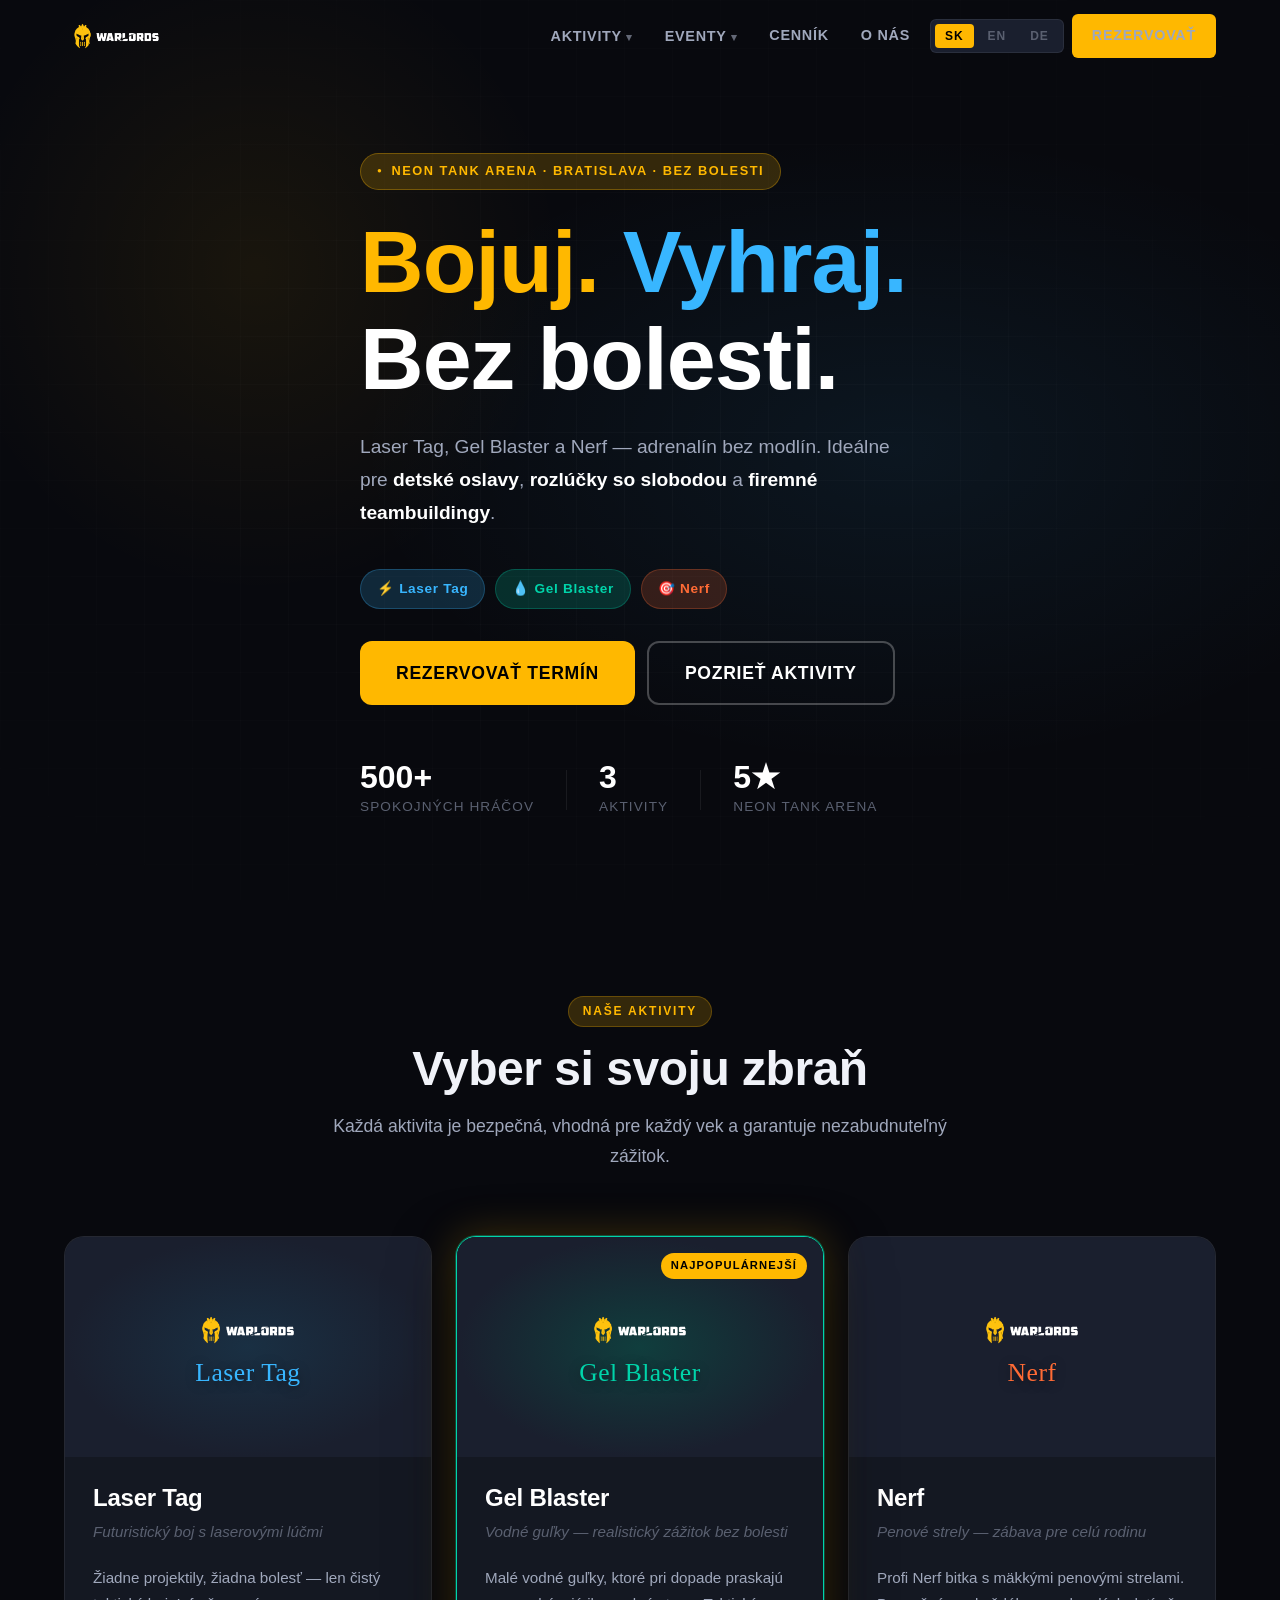
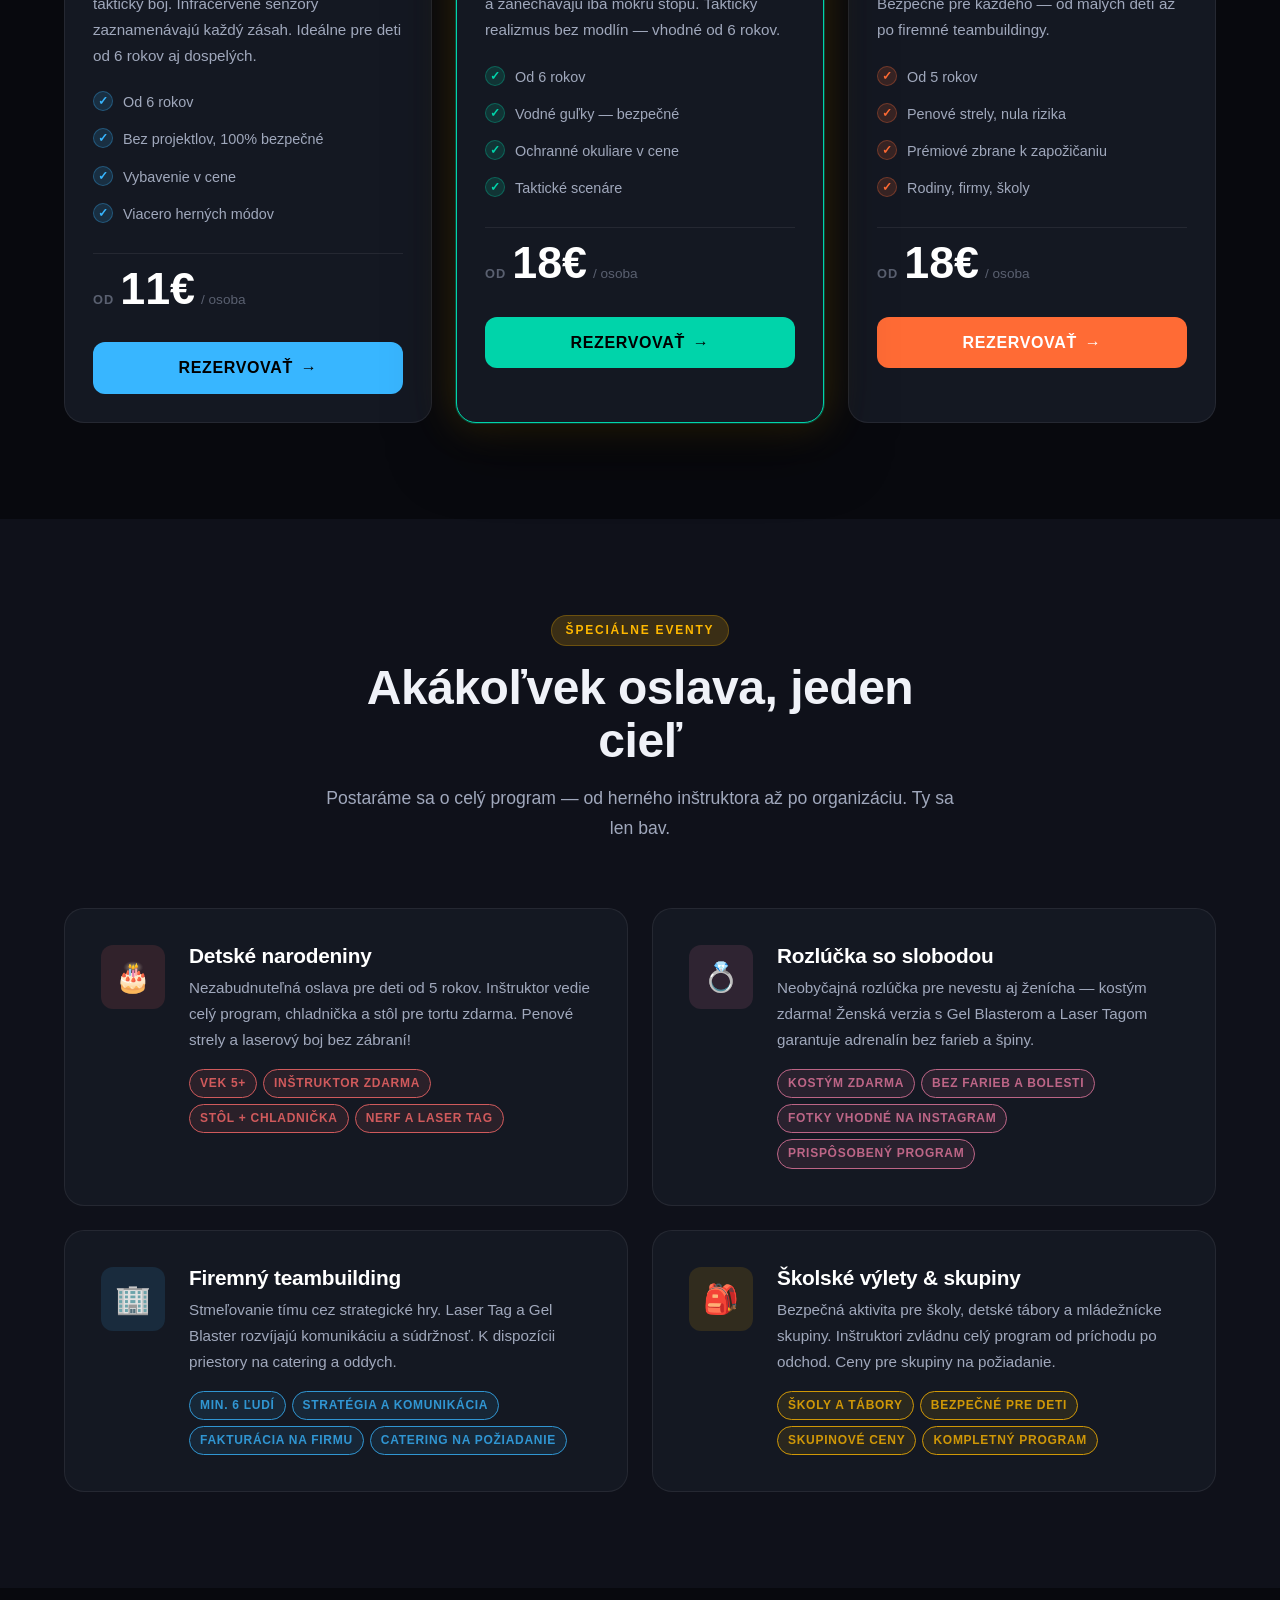
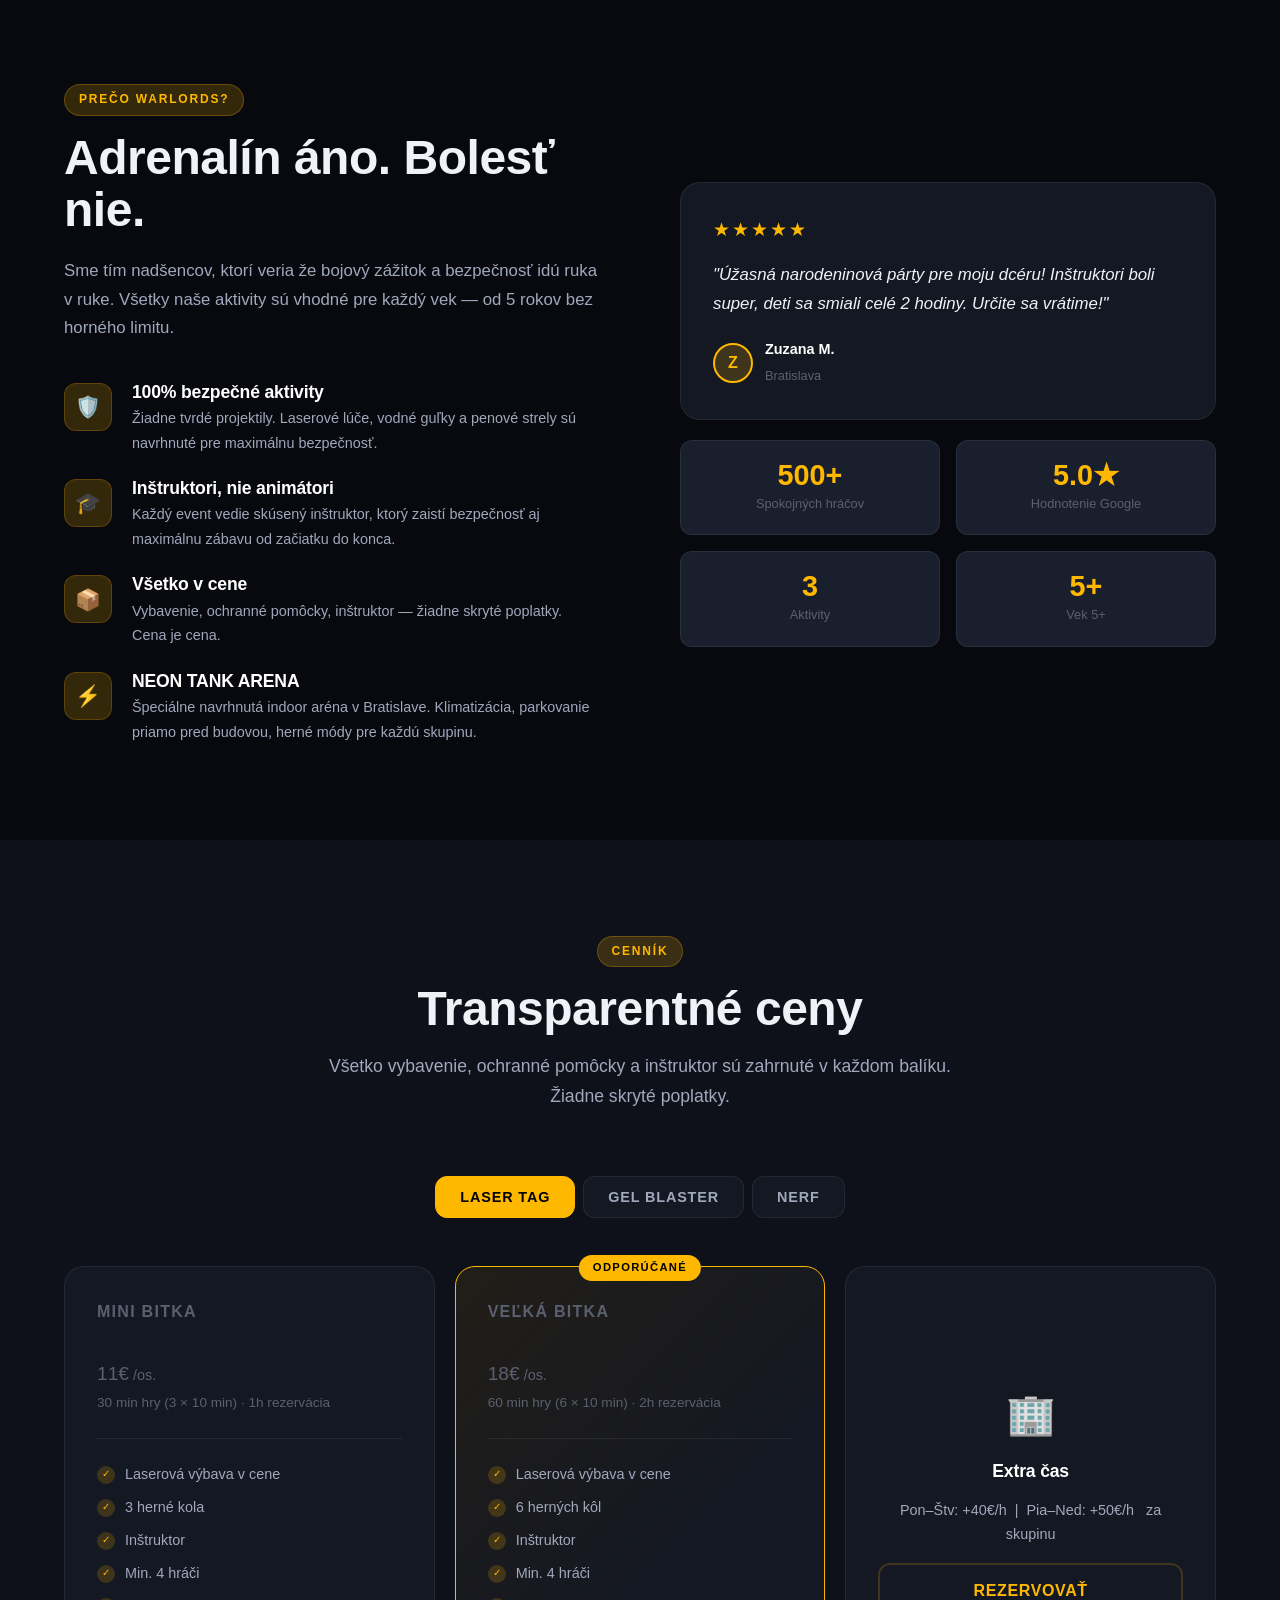
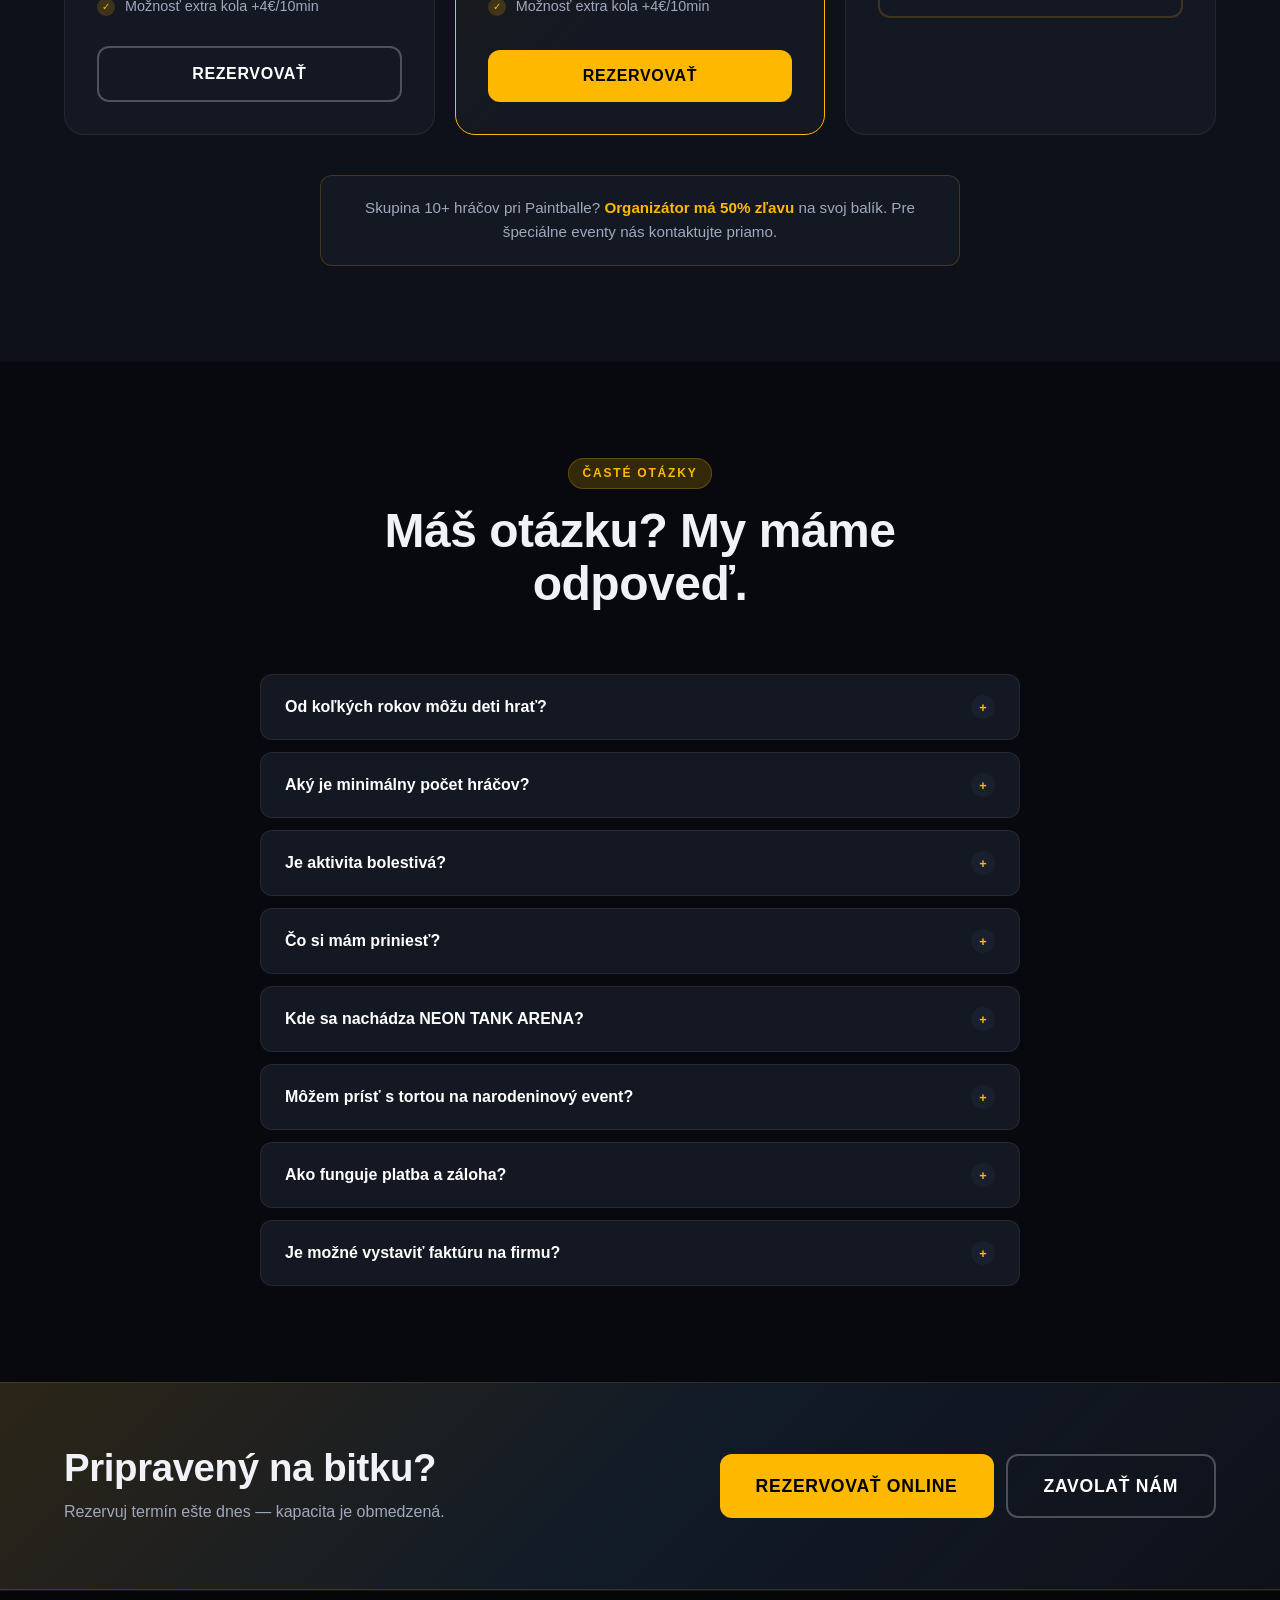
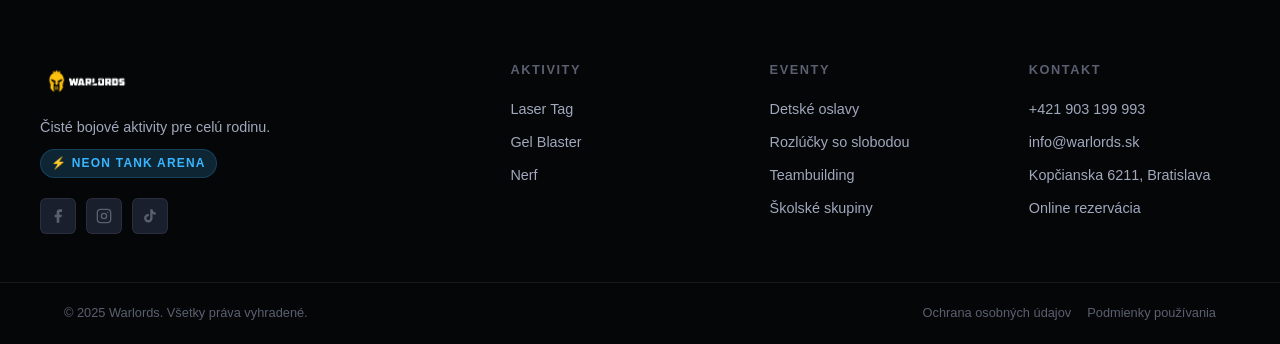
==== commit b2a769f2: "Add files via upload" ====
--- a/index.html
+++ b/index.html
@@ -8,7 +8,7 @@
   <meta property="og:title" content="Warlords – Laser Tag, Gel Blaster, Nerf" />
   <meta property="og:description" content="Adrenalín bez bolesti. Ideálne pre detské oslavy, rozlúčky a teambuildingy." />
   <meta property="og:image" content="og-image.jpg" />
-  <link rel="icon" href="Warlords Nove + Laser/PNG/Warlords logo - vertical.png" type="image/png" />
+  <link rel="icon" href="img/PNG/warlords-logo-vertical.png" type="image/png" />
   <link rel="stylesheet" href="style.css" />
   <link rel="preconnect" href="https://fonts.googleapis.com" />
   <link href="https://fonts.googleapis.com/css2?family=Barlow+Condensed:wght@400;600;700;900&family=Barlow:wght@400;500;600&family=Permanent+Marker&display=swap" rel="stylesheet" />
@@ -22,7 +22,7 @@
     <div class="container nav-inner">
 
       <a href="#hero" class="nav-logo">
-        <img src="Warlords Nove + Laser/PNG/Warlords logo - horizontal - inverse.png"
+        <img src="img/PNG/warlords-logo-horizontal-inverse.png"
              alt="Warlords" class="nav-logo-img" />
       </a>
 
@@ -132,7 +132,7 @@
           <div class="card-top">
             <div class="card-top-bg"></div>
             <div class="card-brand-block">
-              <img src="Warlords Nove + Laser/PNG/Warlords logo - horizontal - inverse.png"
+              <img src="img/PNG/warlords-logo-horizontal-inverse.png"
                    alt="Warlords" class="card-brand-logo" />
               <div class="card-activity-label" style="color:var(--blue)">Laser Tag</div>
             </div>
@@ -164,7 +164,7 @@
           <div class="card-top">
             <div class="card-top-bg"></div>
             <div class="card-brand-block">
-              <img src="Warlords Nove + Laser/PNG/Warlords logo - horizontal - inverse.png"
+              <img src="img/PNG/warlords-logo-horizontal-inverse.png"
                    alt="Warlords" class="card-brand-logo" />
               <div class="card-activity-label" style="color:var(--teal)">Gel Blaster</div>
             </div>
@@ -195,7 +195,7 @@
           <div class="card-top">
             <div class="card-top-bg"></div>
             <div class="card-brand-block">
-              <img src="Warlords Nove + Laser/PNG/Warlords logo - horizontal - inverse.png"
+              <img src="img/PNG/warlords-logo-horizontal-inverse.png"
                    alt="Warlords" class="card-brand-logo" />
               <div class="card-activity-label" style="color:var(--orange)">Nerf</div>
             </div>
@@ -611,7 +611,7 @@
   <footer class="footer">
     <div class="container footer-main">
       <div class="footer-brand">
-        <img src="Warlords Nove + Laser/PNG/Warlords logo - horizontal - inverse.png"
+        <img src="img/PNG/warlords-logo-horizontal-inverse.png"
              alt="Warlords" class="footer-logo" />
         <p data-i18n="footer_tagline">Čisté bojové aktivity pre celú rodinu.</p>
         <div class="footer-arena">⚡ NEON TANK ARENA</div>
--- a/style.css
+++ b/style.css
@@ -0,0 +1,1531 @@
+/* ============================================================
+   WARLORDS — Design System
+   warlords.sk | Neon Tank Arena, Bratislava
+   ============================================================ */
+
+/* ---- DESIGN TOKENS ---- */
+:root {
+  --bg-primary:   #08090E;
+  --bg-secondary: #0F111A;
+  --bg-card:      #141822;
+  --bg-surface:   #1A1F2E;
+  --bg-border:    rgba(255,255,255,0.07);
+
+  --gold:         #FFB800;
+  --gold-light:   #FFC933;
+  --gold-dark:    #E0A200;
+  --gold-glow:    rgba(255,184,0,0.18);
+
+  --blue:         #38B6FF;
+  --blue-light:   #5EC7FF;
+  --blue-glow:    rgba(56,182,255,0.18);
+
+  --teal:         #00D4AA;
+  --teal-glow:    rgba(0,212,170,0.18);
+
+  --orange:       #FF6B35;
+  --orange-glow:  rgba(255,107,53,0.18);
+
+  --rose:         #E879A0;
+  --rose-glow:    rgba(232,121,160,0.18);
+
+  --white:        #FFFFFF;
+  --text-primary: #F0F2F8;
+  --text-secondary:#A0A8BC;
+  --text-muted:   #5A6070;
+
+  --radius-sm:    6px;
+  --radius:       12px;
+  --radius-lg:    20px;
+  --radius-xl:    32px;
+
+  --shadow-card:  0 4px 24px rgba(0,0,0,0.4);
+  --shadow-glow-gold: 0 0 40px rgba(255,184,0,0.25);
+
+  --transition:   0.22s cubic-bezier(0.4,0,0.2,1);
+  --transition-slow: 0.4s cubic-bezier(0.4,0,0.2,1);
+
+  --font-heading: 'Barlow Condensed', sans-serif;
+  --font-body:    'Barlow', sans-serif;
+
+  --container:    1200px;
+  --nav-h:        72px;
+}
+
+/* ---- RESET ---- */
+*, *::before, *::after { box-sizing: border-box; margin: 0; padding: 0; }
+html { scroll-behavior: smooth; font-size: 16px; }
+body {
+  background: var(--bg-primary);
+  color: var(--text-primary);
+  font-family: var(--font-body);
+  font-size: 1rem;
+  line-height: 1.6;
+  overflow-x: hidden;
+  -webkit-font-smoothing: antialiased;
+}
+img { max-width: 100%; display: block; }
+a { color: inherit; text-decoration: none; }
+button { cursor: pointer; border: none; background: none; font-family: inherit; }
+ul { list-style: none; }
+input, select, textarea { font-family: inherit; }
+
+/* ---- TYPOGRAPHY ---- */
+h1,h2,h3,h4,h5 {
+  font-family: var(--font-heading);
+  font-weight: 700;
+  line-height: 1.1;
+  letter-spacing: -0.01em;
+}
+h1 { font-size: clamp(2.8rem, 7vw, 5.5rem); font-weight: 900; }
+h2 { font-size: clamp(2rem, 4vw, 3rem); }
+h3 { font-size: clamp(1.4rem, 2.5vw, 1.8rem); }
+h4 { font-size: 1.1rem; }
+p { color: var(--text-secondary); line-height: 1.7; }
+
+/* ---- LAYOUT ---- */
+.container {
+  max-width: var(--container);
+  margin: 0 auto;
+  padding: 0 24px;
+}
+.section { padding: 96px 0; }
+.section-sm { padding: 64px 0; }
+
+/* ---- SECTION HEADER ---- */
+.section-header {
+  text-align: center;
+  max-width: 640px;
+  margin: 0 auto 64px;
+}
+.section-header h2 { margin-bottom: 16px; }
+.section-header p { font-size: 1.1rem; }
+
+.section-tag {
+  display: inline-block;
+  font-family: var(--font-heading);
+  font-size: 0.75rem;
+  font-weight: 700;
+  letter-spacing: 0.15em;
+  text-transform: uppercase;
+  color: var(--gold);
+  background: var(--gold-glow);
+  border: 1px solid rgba(255,184,0,0.25);
+  padding: 5px 14px;
+  border-radius: 99px;
+  margin-bottom: 16px;
+}
+
+/* ---- BUTTONS ---- */
+.btn {
+  display: inline-flex;
+  align-items: center;
+  gap: 8px;
+  padding: 13px 28px;
+  border-radius: var(--radius);
+  font-family: var(--font-heading);
+  font-size: 1rem;
+  font-weight: 700;
+  letter-spacing: 0.04em;
+  text-transform: uppercase;
+  transition: var(--transition);
+  white-space: nowrap;
+}
+.btn-primary {
+  background: var(--gold);
+  color: #000;
+}
+.btn-primary:hover {
+  background: var(--gold-light);
+  transform: translateY(-2px);
+  box-shadow: 0 8px 32px rgba(255,184,0,0.4);
+}
+.btn-outline {
+  background: transparent;
+  color: var(--white);
+  border: 2px solid rgba(255,255,255,0.25);
+}
+.btn-outline:hover {
+  border-color: var(--gold);
+  color: var(--gold);
+  transform: translateY(-2px);
+}
+.btn-ghost {
+  background: transparent;
+  color: var(--gold);
+  border: 2px solid var(--gold-glow);
+}
+.btn-ghost:hover {
+  background: var(--gold-glow);
+  border-color: var(--gold);
+}
+.btn-lg { padding: 16px 36px; font-size: 1.1rem; }
+.btn-full { width: 100%; justify-content: center; }
+
+/* ---- ACCENT DIVIDER ---- */
+.accent-line {
+  width: 48px; height: 3px;
+  background: var(--gold);
+  border-radius: 2px;
+  margin: 12px auto 0;
+}
+
+/* ================================================================
+   NAVBAR
+   ================================================================ */
+.navbar {
+  position: fixed;
+  top: 0; left: 0; right: 0;
+  z-index: 1000;
+  height: var(--nav-h);
+  transition: background var(--transition), box-shadow var(--transition);
+}
+.navbar.scrolled {
+  background: rgba(8,9,14,0.95);
+  backdrop-filter: blur(20px);
+  -webkit-backdrop-filter: blur(20px);
+  box-shadow: 0 1px 0 rgba(255,255,255,0.06);
+}
+.nav-inner {
+  display: flex;
+  align-items: center;
+  justify-content: space-between;
+  height: var(--nav-h);
+  gap: 32px;
+}
+.nav-logo img {
+  height: 40px;
+  width: auto;
+}
+.nav-links {
+  display: flex;
+  align-items: center;
+  gap: 8px;
+}
+.nav-links a {
+  font-family: var(--font-heading);
+  font-size: 0.9rem;
+  font-weight: 600;
+  letter-spacing: 0.05em;
+  text-transform: uppercase;
+  color: var(--text-secondary);
+  padding: 8px 12px;
+  border-radius: var(--radius-sm);
+  transition: var(--transition);
+  position: relative;
+}
+.nav-links a:hover { color: var(--white); }
+.nav-links a.active { color: var(--gold); }
+.nav-links .btn { padding: 10px 20px; font-size: 0.9rem; }
+
+/* Dropdown */
+.nav-dropdown { position: relative; }
+.nav-dropdown > a::after {
+  content: '▾';
+  font-size: 0.7rem;
+  margin-left: 4px;
+  opacity: 0.6;
+}
+.dropdown-menu {
+  position: absolute;
+  top: calc(100% + 8px);
+  left: 50%;
+  transform: translateX(-50%);
+  min-width: 200px;
+  background: var(--bg-card);
+  border: 1px solid var(--bg-border);
+  border-radius: var(--radius);
+  padding: 8px;
+  opacity: 0;
+  pointer-events: none;
+  transform: translateX(-50%) translateY(-8px);
+  transition: var(--transition);
+  box-shadow: var(--shadow-card);
+}
+.nav-dropdown:hover .dropdown-menu,
+.nav-dropdown:focus-within .dropdown-menu {
+  opacity: 1;
+  pointer-events: auto;
+  transform: translateX(-50%) translateY(0);
+}
+.dropdown-menu a {
+  display: block;
+  padding: 10px 14px;
+  border-radius: var(--radius-sm);
+  color: var(--text-secondary);
+  font-size: 0.9rem;
+}
+.dropdown-menu a:hover { background: var(--bg-surface); color: var(--white); }
+
+/* Language switcher */
+.lang-switcher {
+  display: flex;
+  align-items: center;
+  gap: 4px;
+  padding: 4px;
+  background: var(--bg-surface);
+  border-radius: var(--radius-sm);
+  border: 1px solid var(--bg-border);
+}
+.lang-btn {
+  font-family: var(--font-heading);
+  font-size: 0.75rem;
+  font-weight: 700;
+  letter-spacing: 0.08em;
+  padding: 5px 10px;
+  border-radius: 4px;
+  color: var(--text-muted);
+  transition: var(--transition);
+  text-transform: uppercase;
+}
+.lang-btn.active, .lang-btn:hover {
+  background: var(--gold);
+  color: #000;
+}
+
+/* Hamburger */
+.hamburger {
+  display: none;
+  flex-direction: column;
+  gap: 5px;
+  padding: 8px;
+  width: 40px;
+}
+.hamburger span {
+  display: block;
+  height: 2px;
+  background: var(--white);
+  border-radius: 2px;
+  transition: var(--transition);
+}
+.hamburger.open span:nth-child(1) { transform: translateY(7px) rotate(45deg); }
+.hamburger.open span:nth-child(2) { opacity: 0; }
+.hamburger.open span:nth-child(3) { transform: translateY(-7px) rotate(-45deg); }
+
+/* ================================================================
+   HERO
+   ================================================================ */
+.hero {
+  min-height: 100vh;
+  display: flex;
+  align-items: center;
+  position: relative;
+  overflow: hidden;
+  padding-top: var(--nav-h);
+}
+.hero-bg {
+  position: absolute;
+  inset: 0;
+  background:
+    radial-gradient(ellipse 60% 50% at 70% 50%, rgba(56,182,255,0.08) 0%, transparent 70%),
+    radial-gradient(ellipse 40% 60% at 20% 30%, rgba(255,184,0,0.07) 0%, transparent 60%),
+    var(--bg-primary);
+}
+.hero-grid-overlay {
+  position: absolute;
+  inset: 0;
+  background-image:
+    linear-gradient(rgba(255,255,255,0.025) 1px, transparent 1px),
+    linear-gradient(90deg, rgba(255,255,255,0.025) 1px, transparent 1px);
+  background-size: 48px 48px;
+  mask-image: radial-gradient(ellipse 80% 80% at center, black 0%, transparent 100%);
+}
+.hero-content {
+  position: relative;
+  z-index: 2;
+  max-width: 780px;
+}
+.hero-badge {
+  display: inline-flex;
+  align-items: center;
+  gap: 8px;
+  font-family: var(--font-heading);
+  font-size: 0.8rem;
+  font-weight: 700;
+  letter-spacing: 0.12em;
+  text-transform: uppercase;
+  color: var(--gold);
+  background: var(--gold-glow);
+  border: 1px solid rgba(255,184,0,0.3);
+  padding: 7px 16px;
+  border-radius: 99px;
+  margin-bottom: 24px;
+}
+.hero-badge::before { content: '●'; font-size: 0.5rem; animation: blink 2s infinite; }
+@keyframes blink { 0%,100%{opacity:1} 50%{opacity:0.3} }
+
+.hero-title {
+  margin-bottom: 24px;
+  color: var(--white);
+}
+.hero-title .accent-gold { color: var(--gold); }
+.hero-title .accent-blue { color: var(--blue); }
+
+.hero-subtitle {
+  font-size: clamp(1rem, 2vw, 1.2rem);
+  color: var(--text-secondary);
+  margin-bottom: 40px;
+  max-width: 560px;
+  line-height: 1.7;
+}
+.hero-subtitle strong { color: var(--white); }
+
+.hero-actions {
+  display: flex;
+  gap: 12px;
+  flex-wrap: wrap;
+  margin-bottom: 56px;
+}
+
+.hero-stats {
+  display: flex;
+  align-items: center;
+  gap: 32px;
+  flex-wrap: wrap;
+}
+.hero-stat strong {
+  display: block;
+  font-family: var(--font-heading);
+  font-size: 2rem;
+  font-weight: 900;
+  color: var(--white);
+  line-height: 1;
+}
+.hero-stat span {
+  font-size: 0.85rem;
+  color: var(--text-muted);
+  text-transform: uppercase;
+  letter-spacing: 0.08em;
+}
+.hero-stat-divider {
+  width: 1px; height: 40px;
+  background: var(--bg-border);
+}
+
+/* Floating activity pills */
+.hero-pills {
+  display: flex;
+  gap: 10px;
+  flex-wrap: wrap;
+  margin-bottom: 32px;
+}
+.hero-pill {
+  display: inline-flex;
+  align-items: center;
+  gap: 8px;
+  padding: 8px 16px;
+  border-radius: 99px;
+  font-family: var(--font-heading);
+  font-size: 0.85rem;
+  font-weight: 600;
+  letter-spacing: 0.05em;
+  border: 1px solid;
+}
+.hero-pill-blue  { color: var(--blue);   background: var(--blue-glow);   border-color: rgba(56,182,255,0.25); }
+.hero-pill-teal  { color: var(--teal);   background: var(--teal-glow);   border-color: rgba(0,212,170,0.25); }
+.hero-pill-orange{ color: var(--orange); background: var(--orange-glow); border-color: rgba(255,107,53,0.25); }
+
+/* ================================================================
+   ACTIVITIES
+   ================================================================ */
+.activities-grid {
+  display: grid;
+  grid-template-columns: repeat(3, 1fr);
+  gap: 24px;
+}
+.activity-card {
+  background: var(--bg-card);
+  border: 1px solid var(--bg-border);
+  border-radius: var(--radius-lg);
+  overflow: hidden;
+  transition: var(--transition-slow);
+  cursor: default;
+  position: relative;
+}
+.activity-card:hover {
+  transform: translateY(-6px);
+  border-color: var(--card-accent);
+  box-shadow: 0 12px 48px rgba(0,0,0,0.5), 0 0 0 1px var(--card-accent);
+}
+.activity-card[data-accent="blue"]  { --card-accent: rgba(56,182,255,0.4); }
+.activity-card[data-accent="teal"]  { --card-accent: rgba(0,212,170,0.4); }
+.activity-card[data-accent="orange"]{ --card-accent: rgba(255,107,53,0.4); }
+
+.card-top {
+  position: relative;
+  height: 220px;
+  display: flex;
+  align-items: center;
+  justify-content: center;
+  overflow: hidden;
+}
+.card-top-bg {
+  position: absolute;
+  inset: 0;
+  background: var(--card-top-bg, var(--bg-surface));
+}
+.activity-card[data-accent="blue"]  .card-top-bg { background: radial-gradient(ellipse at center, rgba(56,182,255,0.15) 0%, var(--bg-surface) 70%); }
+.activity-card[data-accent="teal"]  .card-top-bg { background: radial-gradient(ellipse at center, rgba(0,212,170,0.15) 0%, var(--bg-surface) 70%); }
+.activity-card[data-accent="orange"].card-top-bg { background: radial-gradient(ellipse at center, rgba(255,107,53,0.15) 0%, var(--bg-surface) 70%); }
+
+.card-logo-img {
+  position: relative;
+  z-index: 1;
+  height: 72px;
+  width: auto;
+  object-fit: contain;
+  transition: transform var(--transition-slow);
+}
+.activity-card:hover .card-logo-img { transform: scale(1.05); }
+
+.card-badge {
+  position: absolute;
+  top: 16px; right: 16px;
+  font-family: var(--font-heading);
+  font-size: 0.7rem;
+  font-weight: 700;
+  letter-spacing: 0.1em;
+  text-transform: uppercase;
+  padding: 4px 10px;
+  border-radius: 99px;
+  background: var(--gold);
+  color: #000;
+  z-index: 2;
+}
+
+.card-body { padding: 28px; }
+.card-body h3 {
+  font-size: 1.5rem;
+  font-weight: 900;
+  color: var(--white);
+  margin-bottom: 8px;
+}
+.card-tagline {
+  font-size: 0.9rem;
+  color: var(--text-muted);
+  margin-bottom: 16px;
+  font-style: italic;
+}
+.card-body > p {
+  font-size: 0.95rem;
+  margin-bottom: 20px;
+}
+.card-features {
+  margin-bottom: 24px;
+  display: flex;
+  flex-direction: column;
+  gap: 8px;
+}
+.card-features li {
+  font-size: 0.9rem;
+  color: var(--text-secondary);
+  display: flex;
+  align-items: center;
+  gap: 10px;
+}
+.card-features li::before {
+  content: '';
+  width: 6px; height: 6px;
+  border-radius: 50%;
+  background: var(--feat-color, var(--gold));
+  flex-shrink: 0;
+}
+.activity-card[data-accent="blue"]   .card-features li::before { background: var(--blue); }
+.activity-card[data-accent="teal"]   .card-features li::before { background: var(--teal); }
+.activity-card[data-accent="orange"] .card-features li::before { background: var(--orange); }
+
+.card-price {
+  display: flex;
+  align-items: baseline;
+  gap: 6px;
+  margin-bottom: 20px;
+}
+.card-price .from { font-size: 0.85rem; color: var(--text-muted); }
+.card-price .amount {
+  font-family: var(--font-heading);
+  font-size: 2rem;
+  font-weight: 900;
+  color: var(--white);
+}
+.card-price .per { font-size: 0.85rem; color: var(--text-muted); }
+
+.btn-activity-blue   { background: var(--blue);   color: #000; }
+.btn-activity-blue:hover   { background: var(--blue-light); transform: translateY(-2px); box-shadow: 0 8px 24px rgba(56,182,255,0.4); }
+.btn-activity-teal   { background: var(--teal);   color: #000; }
+.btn-activity-teal:hover   { background: #00EDBB; transform: translateY(-2px); box-shadow: 0 8px 24px rgba(0,212,170,0.4); }
+.btn-activity-orange { background: var(--orange); color: #fff; }
+.btn-activity-orange:hover { background: #FF855A; transform: translateY(-2px); box-shadow: 0 8px 24px rgba(255,107,53,0.4); }
+
+/* ================================================================
+   SPECIAL EVENTS
+   ================================================================ */
+.events { background: var(--bg-secondary); }
+.events-grid {
+  display: grid;
+  grid-template-columns: repeat(2, 1fr);
+  gap: 24px;
+}
+.event-card {
+  background: var(--bg-card);
+  border: 1px solid var(--bg-border);
+  border-radius: var(--radius-lg);
+  padding: 36px;
+  display: flex;
+  gap: 24px;
+  transition: var(--transition-slow);
+  position: relative;
+  overflow: hidden;
+}
+.event-card::before {
+  content: '';
+  position: absolute;
+  top: 0; left: 0; right: 0;
+  height: 3px;
+  background: var(--event-color, var(--gold));
+  transform: scaleX(0);
+  transition: transform var(--transition-slow);
+  transform-origin: left;
+}
+.event-card:hover::before { transform: scaleX(1); }
+.event-card:hover { transform: translateY(-4px); border-color: rgba(255,255,255,0.12); }
+
+.event-icon {
+  width: 64px; height: 64px;
+  border-radius: var(--radius);
+  display: flex; align-items: center; justify-content: center;
+  font-size: 1.8rem;
+  flex-shrink: 0;
+  background: var(--event-glow, var(--gold-glow));
+}
+.event-content h3 {
+  font-size: 1.3rem;
+  font-weight: 700;
+  color: var(--white);
+  margin-bottom: 8px;
+}
+.event-content p { font-size: 0.95rem; margin-bottom: 16px; }
+.event-tags {
+  display: flex;
+  flex-wrap: wrap;
+  gap: 6px;
+}
+.event-tag {
+  font-family: var(--font-heading);
+  font-size: 0.75rem;
+  font-weight: 600;
+  letter-spacing: 0.06em;
+  text-transform: uppercase;
+  padding: 4px 10px;
+  border-radius: 99px;
+  border: 1px solid;
+  color: var(--event-color, var(--gold));
+  border-color: var(--event-color, var(--gold));
+  background: var(--event-glow, var(--gold-glow));
+  opacity: 0.8;
+}
+
+/* ================================================================
+   WHY US
+   ================================================================ */
+.why-grid {
+  display: grid;
+  grid-template-columns: 1fr 1fr;
+  gap: 80px;
+  align-items: center;
+}
+.why-text .section-tag { margin-bottom: 16px; }
+.why-text h2 { margin-bottom: 20px; }
+.why-text > p { margin-bottom: 40px; font-size: 1.05rem; }
+.why-list { display: flex; flex-direction: column; gap: 24px; }
+.why-item {
+  display: flex;
+  gap: 20px;
+  align-items: flex-start;
+}
+.why-item-icon {
+  width: 48px; height: 48px;
+  background: var(--gold-glow);
+  border: 1px solid rgba(255,184,0,0.2);
+  border-radius: var(--radius);
+  display: flex; align-items: center; justify-content: center;
+  font-size: 1.3rem;
+  flex-shrink: 0;
+}
+.why-item-text h4 { color: var(--white); margin-bottom: 4px; }
+.why-item-text p { font-size: 0.9rem; }
+
+.why-visual {
+  position: relative;
+}
+.review-card {
+  background: var(--bg-card);
+  border: 1px solid var(--bg-border);
+  border-radius: var(--radius-lg);
+  padding: 32px;
+  position: relative;
+}
+.review-stars {
+  color: var(--gold);
+  font-size: 1.2rem;
+  margin-bottom: 16px;
+  letter-spacing: 2px;
+}
+.review-text {
+  font-size: 1.05rem;
+  color: var(--text-primary);
+  line-height: 1.7;
+  margin-bottom: 20px;
+  font-style: italic;
+}
+.review-author {
+  display: flex;
+  align-items: center;
+  gap: 12px;
+}
+.review-avatar {
+  width: 40px; height: 40px;
+  border-radius: 50%;
+  background: var(--gold-glow);
+  border: 2px solid var(--gold);
+  display: flex; align-items: center; justify-content: center;
+  font-family: var(--font-heading);
+  font-weight: 700;
+  font-size: 1rem;
+  color: var(--gold);
+}
+.review-name strong { display: block; color: var(--white); font-size: 0.9rem; }
+.review-name span { font-size: 0.8rem; color: var(--text-muted); }
+
+.review-stat-grid {
+  display: grid;
+  grid-template-columns: 1fr 1fr;
+  gap: 16px;
+  margin-top: 20px;
+}
+.review-stat {
+  background: var(--bg-surface);
+  border-radius: var(--radius);
+  padding: 20px;
+  text-align: center;
+  border: 1px solid var(--bg-border);
+}
+.review-stat strong {
+  display: block;
+  font-family: var(--font-heading);
+  font-size: 1.8rem;
+  font-weight: 900;
+  color: var(--gold);
+  line-height: 1;
+}
+.review-stat span { font-size: 0.8rem; color: var(--text-muted); display: block; margin-top: 4px; }
+
+/* ================================================================
+   PRICING
+   ================================================================ */
+.pricing { background: var(--bg-secondary); }
+.pricing-tabs {
+  display: flex;
+  gap: 8px;
+  justify-content: center;
+  margin-bottom: 48px;
+  flex-wrap: wrap;
+}
+.tab-btn {
+  font-family: var(--font-heading);
+  font-size: 0.9rem;
+  font-weight: 700;
+  letter-spacing: 0.06em;
+  text-transform: uppercase;
+  padding: 12px 24px;
+  border-radius: var(--radius);
+  color: var(--text-secondary);
+  background: var(--bg-card);
+  border: 1px solid var(--bg-border);
+  transition: var(--transition);
+}
+.tab-btn:hover { color: var(--white); border-color: rgba(255,255,255,0.2); }
+.tab-btn.active {
+  background: var(--gold);
+  color: #000;
+  border-color: var(--gold);
+}
+.tab-pane { display: none; }
+.tab-pane.active { display: block; }
+
+.price-cards {
+  display: grid;
+  grid-template-columns: repeat(3, 1fr);
+  gap: 20px;
+}
+.price-card {
+  background: var(--bg-card);
+  border: 1px solid var(--bg-border);
+  border-radius: var(--radius-lg);
+  padding: 32px;
+  display: flex;
+  flex-direction: column;
+  position: relative;
+  transition: var(--transition-slow);
+}
+.price-card:hover { transform: translateY(-4px); border-color: rgba(255,184,0,0.3); }
+.price-card-featured {
+  border-color: var(--gold);
+  background: linear-gradient(135deg, rgba(255,184,0,0.08) 0%, var(--bg-card) 60%);
+}
+.price-badge {
+  position: absolute;
+  top: -12px; left: 50%;
+  transform: translateX(-50%);
+  font-family: var(--font-heading);
+  font-size: 0.7rem;
+  font-weight: 700;
+  letter-spacing: 0.12em;
+  text-transform: uppercase;
+  background: var(--gold);
+  color: #000;
+  padding: 4px 14px;
+  border-radius: 99px;
+  white-space: nowrap;
+}
+.price-name {
+  font-family: var(--font-heading);
+  font-size: 1rem;
+  font-weight: 700;
+  letter-spacing: 0.08em;
+  text-transform: uppercase;
+  color: var(--text-muted);
+  margin-bottom: 16px;
+}
+.price-amount {
+  font-family: var(--font-heading);
+  font-size: 3rem;
+  font-weight: 900;
+  color: var(--white);
+  line-height: 1;
+  margin-bottom: 4px;
+}
+.price-amount span { font-size: 1.2rem; color: var(--text-muted); font-weight: 400; }
+.price-duration {
+  font-size: 0.85rem;
+  color: var(--text-muted);
+  margin-bottom: 24px;
+  padding-bottom: 24px;
+  border-bottom: 1px solid var(--bg-border);
+}
+.price-features {
+  flex: 1;
+  display: flex;
+  flex-direction: column;
+  gap: 10px;
+  margin-bottom: 28px;
+}
+.price-features li {
+  font-size: 0.9rem;
+  color: var(--text-secondary);
+  display: flex;
+  align-items: center;
+  gap: 10px;
+}
+.price-features li::before {
+  content: '✓';
+  width: 18px; height: 18px;
+  background: var(--gold-glow);
+  border-radius: 50%;
+  display: flex; align-items: center; justify-content: center;
+  font-size: 0.65rem;
+  color: var(--gold);
+  flex-shrink: 0;
+}
+
+.pricing-note {
+  text-align: center;
+  margin-top: 40px;
+  font-size: 0.95rem;
+  color: var(--text-secondary);
+  background: var(--bg-card);
+  border: 1px solid rgba(255,184,0,0.2);
+  border-radius: var(--radius);
+  padding: 20px 32px;
+  max-width: 640px;
+  margin-left: auto;
+  margin-right: auto;
+}
+.pricing-note strong { color: var(--gold); }
+
+/* ================================================================
+   FAQ
+   ================================================================ */
+.faq-list {
+  max-width: 760px;
+  margin: 0 auto;
+  display: flex;
+  flex-direction: column;
+  gap: 12px;
+}
+.faq-item {
+  background: var(--bg-card);
+  border: 1px solid var(--bg-border);
+  border-radius: var(--radius);
+  overflow: hidden;
+  transition: border-color var(--transition);
+}
+.faq-item.open { border-color: rgba(255,184,0,0.25); }
+.faq-question {
+  width: 100%;
+  display: flex;
+  justify-content: space-between;
+  align-items: center;
+  padding: 20px 24px;
+  text-align: left;
+  font-family: var(--font-heading);
+  font-size: 1rem;
+  font-weight: 600;
+  color: var(--white);
+  gap: 16px;
+  transition: color var(--transition);
+}
+.faq-question:hover { color: var(--gold); }
+.faq-icon {
+  width: 24px; height: 24px;
+  border-radius: 50%;
+  background: var(--bg-surface);
+  display: flex; align-items: center; justify-content: center;
+  flex-shrink: 0;
+  font-size: 0.8rem;
+  color: var(--gold);
+  transition: transform var(--transition), background var(--transition);
+}
+.faq-item.open .faq-icon { transform: rotate(45deg); background: var(--gold); color: #000; }
+.faq-answer {
+  max-height: 0;
+  overflow: hidden;
+  transition: max-height 0.35s cubic-bezier(0.4,0,0.2,1);
+}
+.faq-answer-inner {
+  padding: 0 24px 20px;
+  font-size: 0.95rem;
+  color: var(--text-secondary);
+  line-height: 1.7;
+}
+
+/* ================================================================
+   RESERVATION CTA BANNER
+   ================================================================ */
+.cta-banner {
+  background: linear-gradient(135deg,
+    rgba(255,184,0,0.12) 0%,
+    rgba(56,182,255,0.06) 50%,
+    rgba(8,9,14,0) 100%),
+    var(--bg-secondary);
+  border-top: 1px solid rgba(255,184,0,0.15);
+  border-bottom: 1px solid rgba(255,184,0,0.15);
+}
+.cta-inner {
+  display: flex;
+  align-items: center;
+  justify-content: space-between;
+  gap: 40px;
+}
+.cta-inner h2 { font-size: clamp(1.8rem, 3vw, 2.4rem); }
+.cta-inner p { margin-top: 8px; font-size: 1rem; }
+.cta-actions { display: flex; gap: 12px; flex-shrink: 0; flex-wrap: wrap; }
+
+/* ================================================================
+   STICKY BOOKING BUTTON
+   ================================================================ */
+.sticky-btn {
+  position: fixed;
+  bottom: 28px;
+  right: 28px;
+  z-index: 999;
+  background: var(--gold);
+  color: #000;
+  padding: 14px 24px;
+  border-radius: var(--radius);
+  font-family: var(--font-heading);
+  font-size: 0.9rem;
+  font-weight: 800;
+  letter-spacing: 0.06em;
+  text-transform: uppercase;
+  display: flex;
+  align-items: center;
+  gap: 8px;
+  box-shadow: 0 8px 32px rgba(255,184,0,0.45);
+  transition: var(--transition);
+  opacity: 0;
+  transform: translateY(12px);
+  pointer-events: none;
+}
+.sticky-btn.visible {
+  opacity: 1;
+  transform: translateY(0);
+  pointer-events: auto;
+}
+.sticky-btn:hover {
+  background: var(--gold-light);
+  transform: translateY(-3px);
+  box-shadow: 0 14px 40px rgba(255,184,0,0.55);
+}
+.sticky-btn-dot {
+  width: 8px; height: 8px;
+  border-radius: 50%;
+  background: rgba(0,0,0,0.4);
+  animation: blink 2s infinite;
+}
+
+/* ================================================================
+   FOOTER
+   ================================================================ */
+.footer { background: #050608; border-top: 1px solid var(--bg-border); }
+.footer-main {
+  padding: 72px 0 48px;
+  display: grid;
+  grid-template-columns: 2fr 1fr 1fr 1fr;
+  gap: 48px;
+}
+.footer-brand p {
+  font-size: 0.9rem;
+  margin-top: 16px;
+  max-width: 280px;
+}
+.footer-logo { height: 36px; width: auto; margin-bottom: 4px; }
+.footer-arena {
+  display: inline-flex;
+  align-items: center;
+  gap: 6px;
+  font-family: var(--font-heading);
+  font-size: 0.75rem;
+  font-weight: 700;
+  letter-spacing: 0.1em;
+  text-transform: uppercase;
+  color: var(--blue);
+  background: var(--blue-glow);
+  border: 1px solid rgba(56,182,255,0.2);
+  padding: 4px 10px;
+  border-radius: 99px;
+  margin-top: 10px;
+}
+.social-row {
+  display: flex;
+  gap: 10px;
+  margin-top: 20px;
+}
+.social-icon {
+  width: 36px; height: 36px;
+  background: var(--bg-surface);
+  border: 1px solid var(--bg-border);
+  border-radius: var(--radius-sm);
+  display: flex; align-items: center; justify-content: center;
+  color: var(--text-muted);
+  transition: var(--transition);
+}
+.social-icon:hover { border-color: var(--gold); color: var(--gold); background: var(--gold-glow); }
+.social-icon svg { width: 16px; height: 16px; }
+
+.footer-col h4 {
+  font-family: var(--font-heading);
+  font-size: 0.8rem;
+  font-weight: 700;
+  letter-spacing: 0.12em;
+  text-transform: uppercase;
+  color: var(--text-muted);
+  margin-bottom: 16px;
+}
+.footer-col a, .footer-col span {
+  display: block;
+  font-size: 0.9rem;
+  color: var(--text-secondary);
+  padding: 5px 0;
+  transition: color var(--transition);
+}
+.footer-col a:hover { color: var(--gold); }
+
+.footer-bottom {
+  border-top: 1px solid var(--bg-border);
+  padding: 20px 0;
+}
+.footer-bottom-inner {
+  display: flex;
+  justify-content: space-between;
+  align-items: center;
+  flex-wrap: wrap;
+  gap: 12px;
+  font-size: 0.8rem;
+  color: var(--text-muted);
+}
+.footer-bottom-inner a:hover { color: var(--gold); }
+
+/* ================================================================
+   RESERVATION PAGE — rezervacia.html
+   ================================================================ */
+.booking-page {
+  min-height: 100vh;
+  background: var(--bg-primary);
+  padding-top: var(--nav-h);
+}
+.booking-hero {
+  background: linear-gradient(135deg, rgba(255,184,0,0.08) 0%, var(--bg-secondary) 100%);
+  border-bottom: 1px solid var(--bg-border);
+  padding: 56px 0;
+  text-align: center;
+}
+.booking-hero h1 { font-size: clamp(2rem, 4vw, 3rem); margin-bottom: 12px; }
+.booking-hero p { font-size: 1.05rem; }
+
+.booking-grid {
+  display: grid;
+  grid-template-columns: 1fr 400px;
+  gap: 40px;
+  padding: 56px 0 80px;
+  align-items: start;
+}
+
+.booking-form-wrap {
+  background: var(--bg-card);
+  border: 1px solid var(--bg-border);
+  border-radius: var(--radius-xl);
+  padding: 40px;
+}
+.booking-form-wrap h2 {
+  font-size: 1.6rem;
+  margin-bottom: 32px;
+}
+.form-step { display: none; }
+.form-step.active { display: block; }
+.form-step-header {
+  display: flex;
+  align-items: center;
+  gap: 12px;
+  margin-bottom: 28px;
+}
+.step-num {
+  width: 32px; height: 32px;
+  background: var(--gold);
+  color: #000;
+  border-radius: 50%;
+  display: flex; align-items: center; justify-content: center;
+  font-family: var(--font-heading);
+  font-weight: 800;
+  font-size: 0.9rem;
+  flex-shrink: 0;
+}
+.step-label { font-family: var(--font-heading); font-size: 1rem; font-weight: 600; color: var(--white); }
+
+/* Progress bar */
+.form-progress {
+  display: flex;
+  gap: 8px;
+  margin-bottom: 32px;
+}
+.progress-step {
+  flex: 1;
+  height: 3px;
+  background: var(--bg-surface);
+  border-radius: 2px;
+  transition: background var(--transition-slow);
+}
+.progress-step.done { background: var(--gold); }
+.progress-step.current { background: rgba(255,184,0,0.5); }
+
+/* Activity selector */
+.activity-selector {
+  display: grid;
+  grid-template-columns: repeat(3, 1fr);
+  gap: 12px;
+  margin-bottom: 24px;
+}
+.activity-option {
+  position: relative;
+}
+.activity-option input[type="radio"] {
+  position: absolute;
+  opacity: 0;
+  width: 0; height: 0;
+}
+.activity-option-label {
+  display: flex;
+  flex-direction: column;
+  align-items: center;
+  gap: 10px;
+  padding: 20px 12px;
+  background: var(--bg-surface);
+  border: 2px solid var(--bg-border);
+  border-radius: var(--radius);
+  cursor: pointer;
+  transition: var(--transition);
+  text-align: center;
+}
+.activity-option input:checked + .activity-option-label {
+  border-color: var(--gold);
+  background: var(--gold-glow);
+}
+.activity-option-label:hover { border-color: rgba(255,255,255,0.2); }
+.activity-option-icon { font-size: 1.5rem; }
+.activity-option-name {
+  font-family: var(--font-heading);
+  font-size: 0.85rem;
+  font-weight: 700;
+  letter-spacing: 0.05em;
+  text-transform: uppercase;
+  color: var(--white);
+}
+.activity-option-price { font-size: 0.8rem; color: var(--text-muted); }
+
+/* Form fields */
+.form-row { display: grid; grid-template-columns: 1fr 1fr; gap: 16px; }
+.form-row.triple { grid-template-columns: 1fr 1fr 1fr; }
+.form-group { display: flex; flex-direction: column; gap: 7px; margin-bottom: 16px; }
+.form-group label {
+  font-family: var(--font-heading);
+  font-size: 0.8rem;
+  font-weight: 600;
+  letter-spacing: 0.08em;
+  text-transform: uppercase;
+  color: var(--text-muted);
+}
+.form-group input,
+.form-group select,
+.form-group textarea {
+  background: var(--bg-surface);
+  border: 1px solid var(--bg-border);
+  color: var(--white);
+  padding: 13px 16px;
+  border-radius: var(--radius);
+  font-size: 0.95rem;
+  transition: border-color var(--transition);
+  appearance: none;
+  -webkit-appearance: none;
+}
+.form-group input:focus,
+.form-group select:focus,
+.form-group textarea:focus {
+  outline: none;
+  border-color: var(--gold);
+  box-shadow: 0 0 0 3px var(--gold-glow);
+}
+.form-group input::placeholder { color: var(--text-muted); }
+.form-group select { background-image: url("data:image/svg+xml,%3Csvg xmlns='http://www.w3.org/2000/svg' width='12' height='8' viewBox='0 0 12 8'%3E%3Cpath d='M1 1l5 5 5-5' stroke='%236B7280' stroke-width='2' fill='none' stroke-linecap='round'/%3E%3C/svg%3E"); background-repeat: no-repeat; background-position: right 16px center; padding-right: 40px; }
+.form-group select option { background: var(--bg-card); }
+.form-hint { font-size: 0.8rem; color: var(--text-muted); margin-top: 4px; }
+.form-hint.gold { color: var(--gold); }
+.form-hint.info { background: var(--blue-glow); border: 1px solid rgba(56,182,255,0.2); border-radius: var(--radius-sm); padding: 10px 14px; color: var(--blue-light); }
+
+/* Package selector */
+.package-list {
+  display: flex;
+  flex-direction: column;
+  gap: 10px;
+  margin-bottom: 24px;
+}
+.package-option { position: relative; }
+.package-option input[type="radio"] { position: absolute; opacity: 0; width: 0; height: 0; }
+.package-option-label {
+  display: flex;
+  justify-content: space-between;
+  align-items: center;
+  padding: 16px 20px;
+  background: var(--bg-surface);
+  border: 2px solid var(--bg-border);
+  border-radius: var(--radius);
+  cursor: pointer;
+  transition: var(--transition);
+}
+.package-option input:checked + .package-option-label {
+  border-color: var(--gold);
+  background: var(--gold-glow);
+}
+.package-name {
+  font-family: var(--font-heading);
+  font-size: 1rem;
+  font-weight: 700;
+  color: var(--white);
+}
+.package-detail { font-size: 0.85rem; color: var(--text-muted); }
+.package-price {
+  font-family: var(--font-heading);
+  font-size: 1.2rem;
+  font-weight: 900;
+  color: var(--gold);
+  text-align: right;
+}
+.package-price small { display: block; font-size: 0.7rem; color: var(--text-muted); font-weight: 400; }
+
+/* Booking sidebar */
+.booking-sidebar { position: sticky; top: calc(var(--nav-h) + 24px); }
+.sidebar-card {
+  background: var(--bg-card);
+  border: 1px solid var(--bg-border);
+  border-radius: var(--radius-xl);
+  padding: 32px;
+  margin-bottom: 20px;
+}
+.sidebar-card h3 { font-size: 1.2rem; margin-bottom: 20px; }
+.summary-row {
+  display: flex;
+  justify-content: space-between;
+  align-items: center;
+  padding: 10px 0;
+  border-bottom: 1px solid var(--bg-border);
+  font-size: 0.9rem;
+  color: var(--text-secondary);
+}
+.summary-row:last-of-type { border-bottom: none; }
+.summary-row strong { color: var(--white); }
+.summary-total {
+  display: flex;
+  justify-content: space-between;
+  align-items: center;
+  padding: 16px 0 0;
+  margin-top: 8px;
+  border-top: 2px solid rgba(255,184,0,0.2);
+}
+.summary-total .label {
+  font-family: var(--font-heading);
+  font-size: 0.9rem;
+  font-weight: 600;
+  letter-spacing: 0.08em;
+  text-transform: uppercase;
+  color: var(--text-muted);
+}
+.summary-total .amount {
+  font-family: var(--font-heading);
+  font-size: 2rem;
+  font-weight: 900;
+  color: var(--gold);
+}
+
+.confirmation-banner {
+  background: var(--bg-card);
+  border: 1px solid rgba(56,182,255,0.2);
+  border-radius: var(--radius);
+  padding: 16px;
+  font-size: 0.85rem;
+  color: var(--blue-light);
+  display: flex;
+  gap: 10px;
+  align-items: flex-start;
+  line-height: 1.5;
+}
+.confirmation-banner svg { flex-shrink: 0; margin-top: 1px; }
+
+/* Form navigation buttons */
+.form-nav {
+  display: flex;
+  gap: 12px;
+  margin-top: 24px;
+}
+.form-nav .btn-back {
+  background: var(--bg-surface);
+  color: var(--text-secondary);
+  border: 1px solid var(--bg-border);
+  padding: 14px 24px;
+  border-radius: var(--radius);
+  font-family: var(--font-heading);
+  font-weight: 700;
+  font-size: 0.9rem;
+  letter-spacing: 0.05em;
+  text-transform: uppercase;
+  transition: var(--transition);
+}
+.form-nav .btn-back:hover { color: var(--white); border-color: rgba(255,255,255,0.2); }
+
+/* Success state */
+.booking-success {
+  display: none;
+  text-align: center;
+  padding: 48px 24px;
+}
+.booking-success.visible { display: block; }
+.success-icon {
+  width: 80px; height: 80px;
+  background: rgba(0,212,170,0.15);
+  border: 2px solid var(--teal);
+  border-radius: 50%;
+  display: flex; align-items: center; justify-content: center;
+  font-size: 2rem;
+  margin: 0 auto 24px;
+}
+.booking-success h2 { font-size: 2rem; margin-bottom: 12px; }
+.booking-success p { max-width: 440px; margin: 0 auto 28px; }
+
+/* ================================================================
+   ACTIVITY CARD — UX IMPROVEMENTS
+   ================================================================ */
+
+/* #1 — Unified brand block (replaces broken filter hacks) */
+.card-brand-block {
+  position: relative;
+  z-index: 1;
+  display: flex;
+  flex-direction: column;
+  align-items: center;
+  gap: 8px;
+}
+.card-brand-logo {
+  height: 44px;
+  width: auto;
+  object-fit: contain;
+  transition: transform var(--transition-slow);
+}
+.activity-card:hover .card-brand-logo { transform: scale(1.04); }
+
+/* #1 — Activity label in Permanent Marker brush font — matches Lasertag logo style */
+.card-activity-label {
+  font-family: 'Permanent Marker', cursive;
+  font-size: 1.6rem;
+  line-height: 1;
+  letter-spacing: 0.02em;
+  text-shadow: 0 2px 12px rgba(0,0,0,0.4);
+  transition: transform var(--transition-slow);
+}
+.activity-card:hover .card-activity-label { transform: scale(1.05); }
+
+/* #2 — Center/featured card lifted up */
+.activity-card-center {
+  transform: translateY(-10px);
+  border-color: var(--teal) !important;
+  box-shadow: 0 24px 64px rgba(0,0,0,0.5), 0 0 0 1px rgba(0,212,170,0.35), var(--shadow-glow-gold);
+  position: relative;
+  z-index: 2;
+}
+.activity-card-center:hover {
+  transform: translateY(-16px) !important;
+}
+.activity-card-center .card-top-bg {
+  background: radial-gradient(ellipse at center, rgba(0,212,170,0.2) 0%, var(--bg-surface) 70%) !important;
+}
+
+/* #3 — Bigger, bolder price */
+.card-price {
+  display: flex;
+  align-items: baseline;
+  gap: 6px;
+  margin-bottom: 20px;
+  padding: 12px 0 12px;
+  border-top: 1px solid var(--bg-border);
+}
+.price-from {
+  font-family: var(--font-heading);
+  font-size: 0.8rem;
+  font-weight: 600;
+  color: var(--text-muted);
+  text-transform: uppercase;
+  letter-spacing: 0.08em;
+}
+.price-big {
+  font-family: var(--font-heading);
+  font-size: 2.8rem;
+  font-weight: 900;
+  color: var(--white);
+  line-height: 1;
+}
+.price-label {
+  font-size: 0.85rem;
+  color: var(--text-muted);
+}
+
+/* #5 — Checkmark feature bullets (replace tiny 6px dots) */
+.card-features li {
+  font-size: 0.9rem;
+  color: var(--text-secondary);
+  display: flex;
+  align-items: flex-start;
+  gap: 10px;
+  padding: 3px 0;
+}
+.card-features li::before {
+  content: '✓';
+  font-size: 0.75rem;
+  font-weight: 700;
+  line-height: 1.5;
+  width: 20px;
+  height: 20px;
+  border-radius: 50%;
+  display: flex;
+  align-items: center;
+  justify-content: center;
+  flex-shrink: 0;
+}
+.activity-card[data-accent="blue"]   .card-features li::before {
+  background: rgba(56,182,255,0.15);
+  color: var(--blue);
+  border: 1px solid rgba(56,182,255,0.3);
+}
+.activity-card[data-accent="teal"]   .card-features li::before {
+  background: rgba(0,212,170,0.15);
+  color: var(--teal);
+  border: 1px solid rgba(0,212,170,0.3);
+}
+.activity-card[data-accent="orange"] .card-features li::before {
+  background: rgba(255,107,53,0.15);
+  color: var(--orange);
+  border: 1px solid rgba(255,107,53,0.3);
+}
+
+/* ================================================================
+   ANIMATIONS
+   ================================================================ */
+@keyframes fadeInUp {
+  from { opacity: 0; transform: translateY(24px); }
+  to   { opacity: 1; transform: translateY(0); }
+}
+.fade-in {
+  opacity: 0;
+  transform: translateY(20px);
+  transition: opacity 0.6s ease, transform 0.6s ease;
+}
+.fade-in.visible {
+  opacity: 1;
+  transform: translateY(0);
+}
+
+/* ================================================================
+   RESPONSIVE
+   ================================================================ */
+@media (max-width: 1024px) {
+  .activities-grid { grid-template-columns: 1fr 1fr; }
+  .events-grid { grid-template-columns: 1fr; }
+  .why-grid { grid-template-columns: 1fr; gap: 48px; }
+  .footer-main { grid-template-columns: 1fr 1fr; gap: 40px; }
+  .price-cards { grid-template-columns: 1fr; max-width: 400px; margin: 0 auto; }
+  .booking-grid { grid-template-columns: 1fr; }
+  .booking-sidebar { position: static; }
+}
+@media (max-width: 768px) {
+  .section { padding: 72px 0; }
+  .activities-grid { grid-template-columns: 1fr; }
+  .nav-links {
+    display: none;
+    position: fixed;
+    inset: var(--nav-h) 0 0 0;
+    background: rgba(8,9,14,0.98);
+    backdrop-filter: blur(20px);
+    flex-direction: column;
+    justify-content: flex-start;
+    padding: 32px 24px;
+    gap: 4px;
+    z-index: 999;
+  }
+  .nav-links.open { display: flex; }
+  .nav-links a { font-size: 1.1rem; padding: 14px 0; border-bottom: 1px solid var(--bg-border); }
+  .nav-links .btn { margin-top: 8px; width: 100%; justify-content: center; }
+  .hamburger { display: flex; }
+  .dropdown-menu { position: static; transform: none; opacity: 1; pointer-events: auto; background: var(--bg-surface); margin-top: 4px; }
+  .nav-dropdown > a::after { display: none; }
+  .hero-stats { gap: 20px; }
+  .hero-stat-divider { display: none; }
+  .cta-inner { flex-direction: column; text-align: center; }
+  .footer-main { grid-template-columns: 1fr; }
+  .form-row { grid-template-columns: 1fr; }
+  .form-row.triple { grid-template-columns: 1fr; }
+  .activity-selector { grid-template-columns: 1fr; }
+  .price-cards { grid-template-columns: 1fr; }
+  .pricing-tabs { flex-direction: column; align-items: center; }
+}
+@media (max-width: 480px) {
+  :root { --nav-h: 60px; }
+  .hero-actions { flex-direction: column; }
+  .hero-actions .btn { width: 100%; justify-content: center; }
+  .sticky-btn { bottom: 16px; right: 16px; padding: 12px 18px; font-size: 0.8rem; }
+  .booking-form-wrap { padding: 24px; }
+}
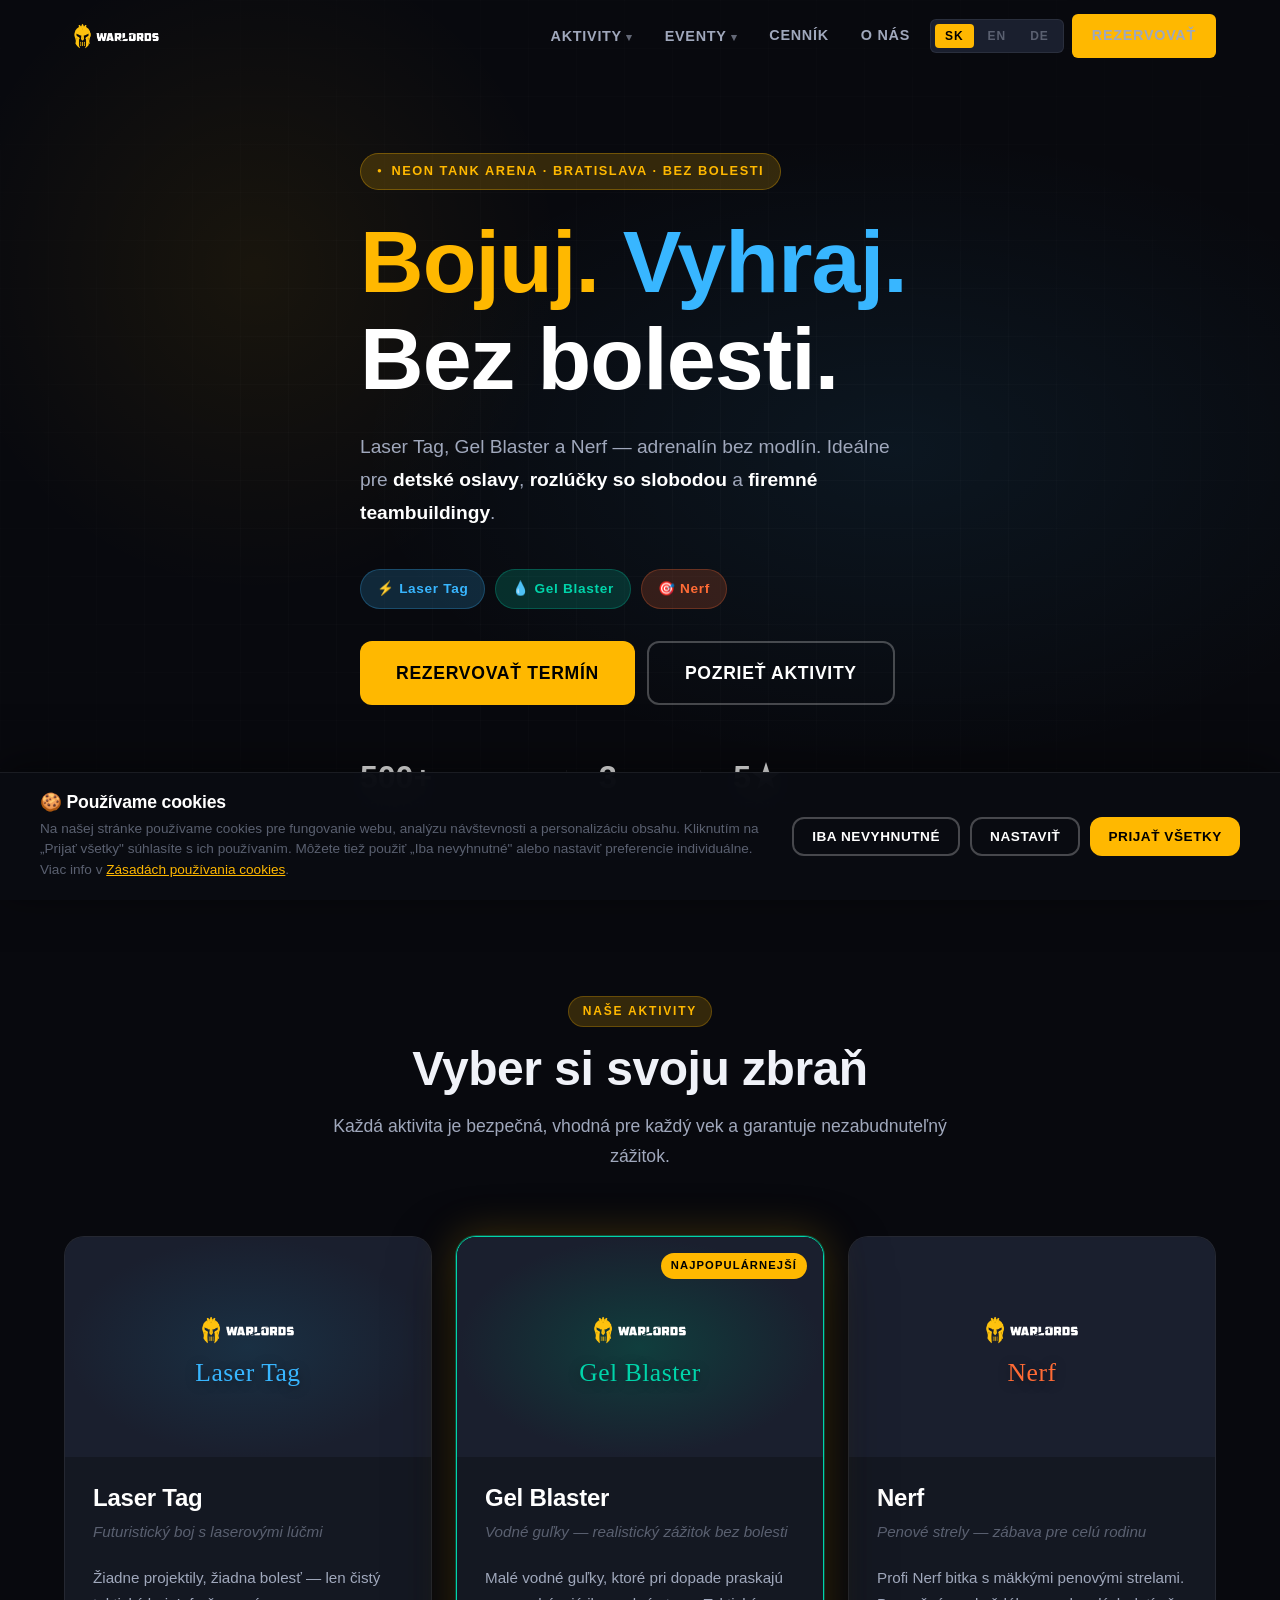
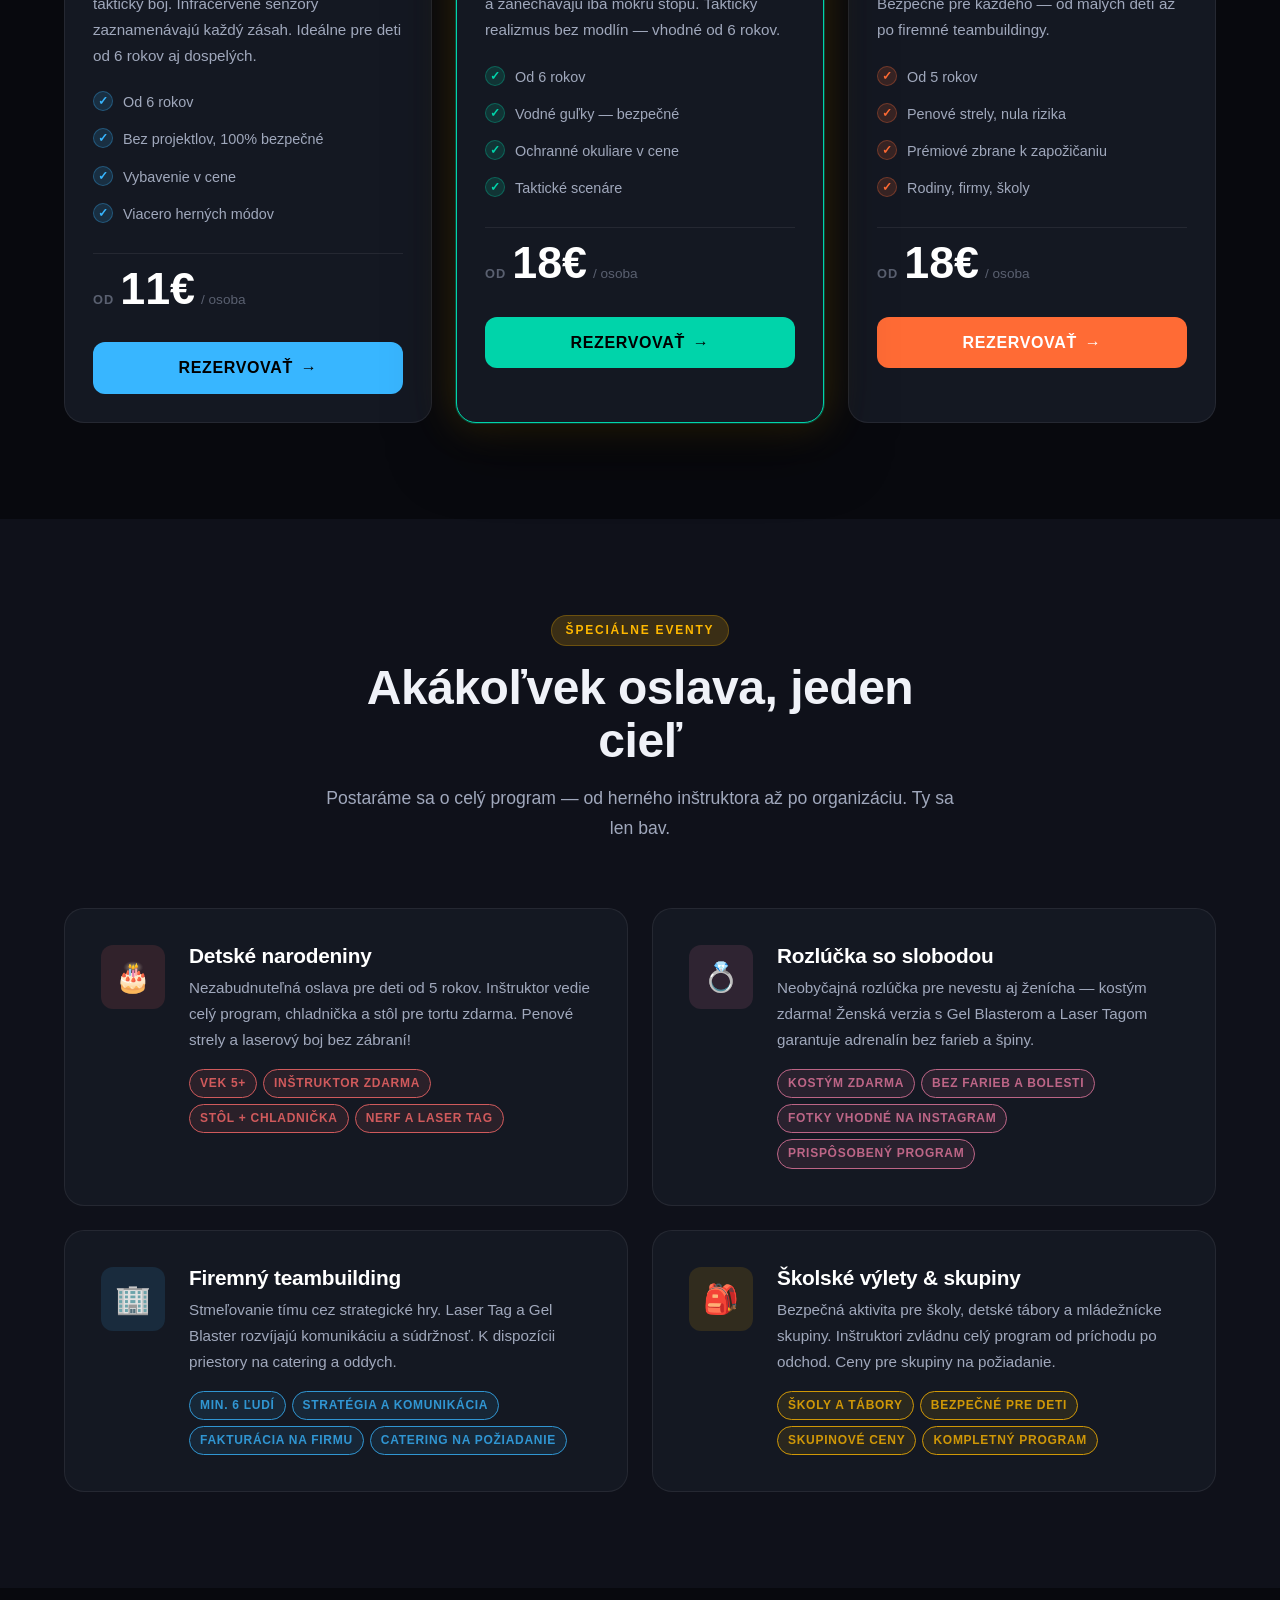
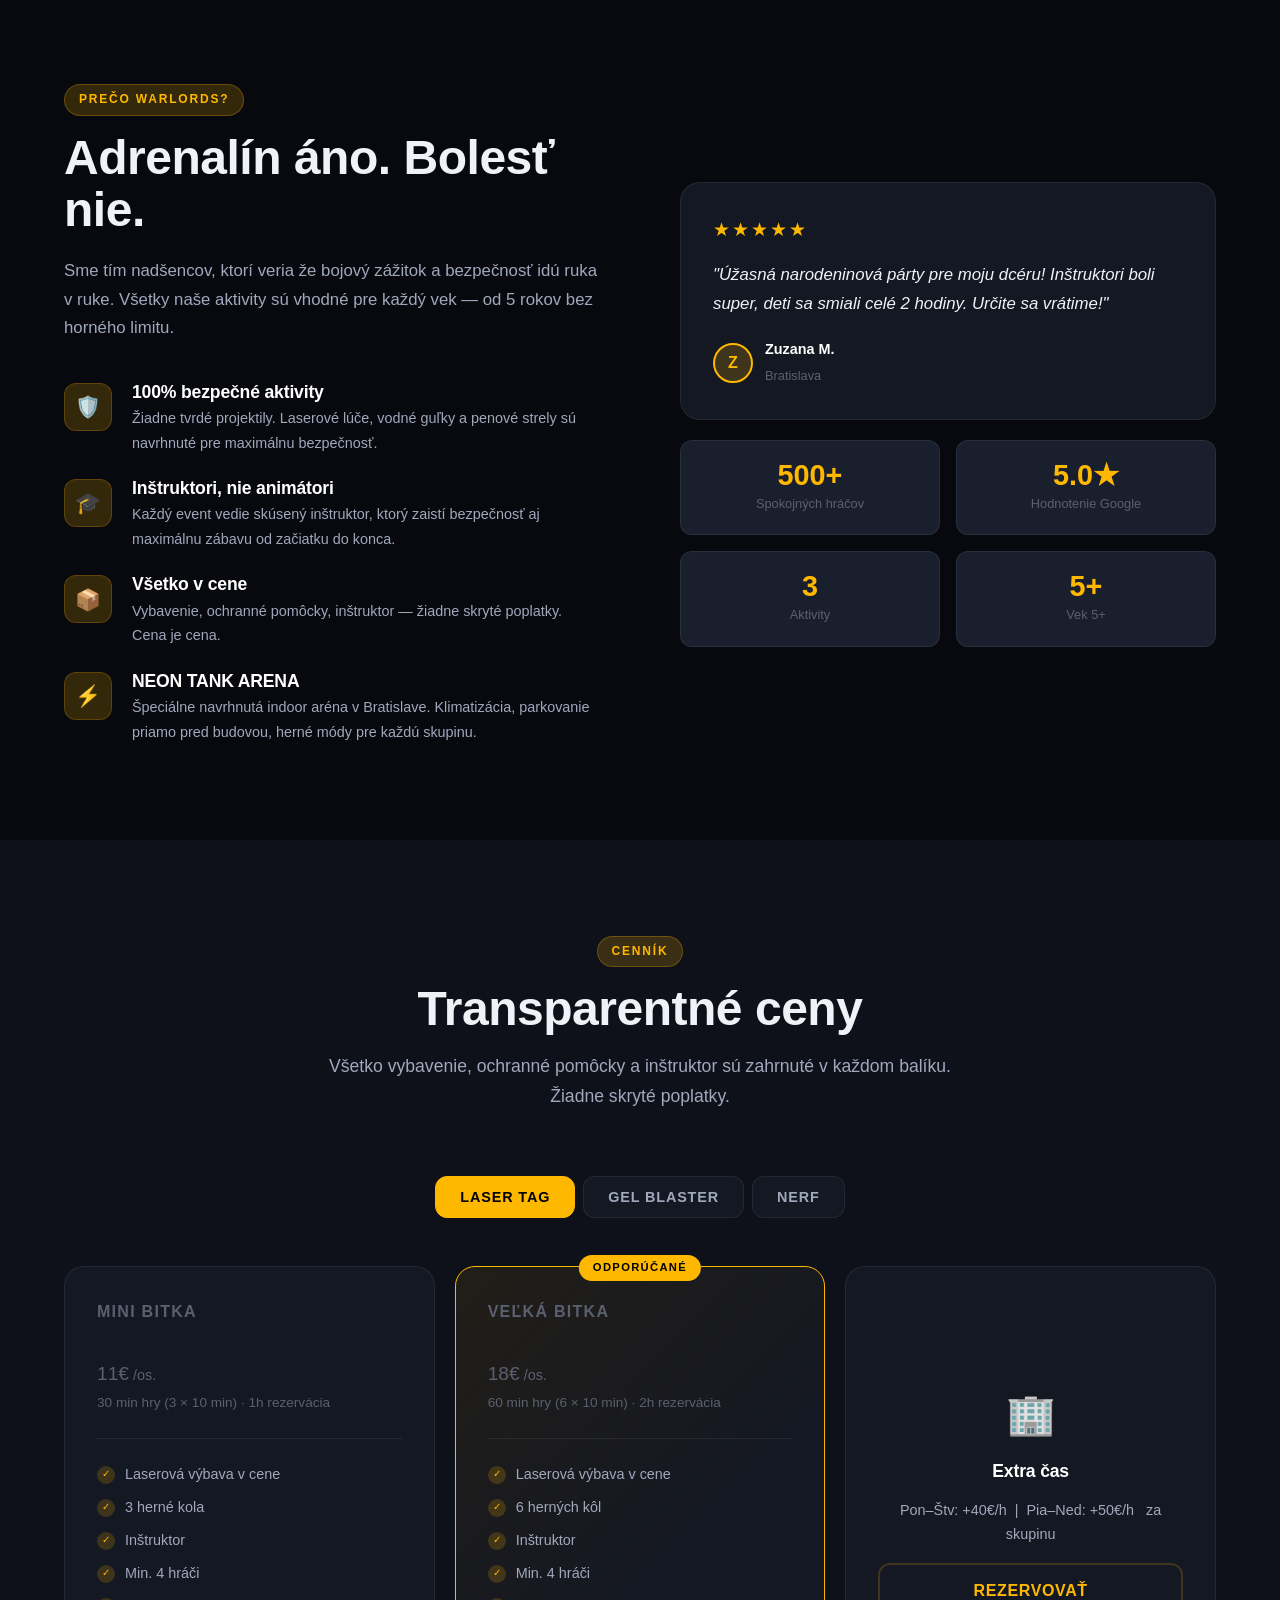
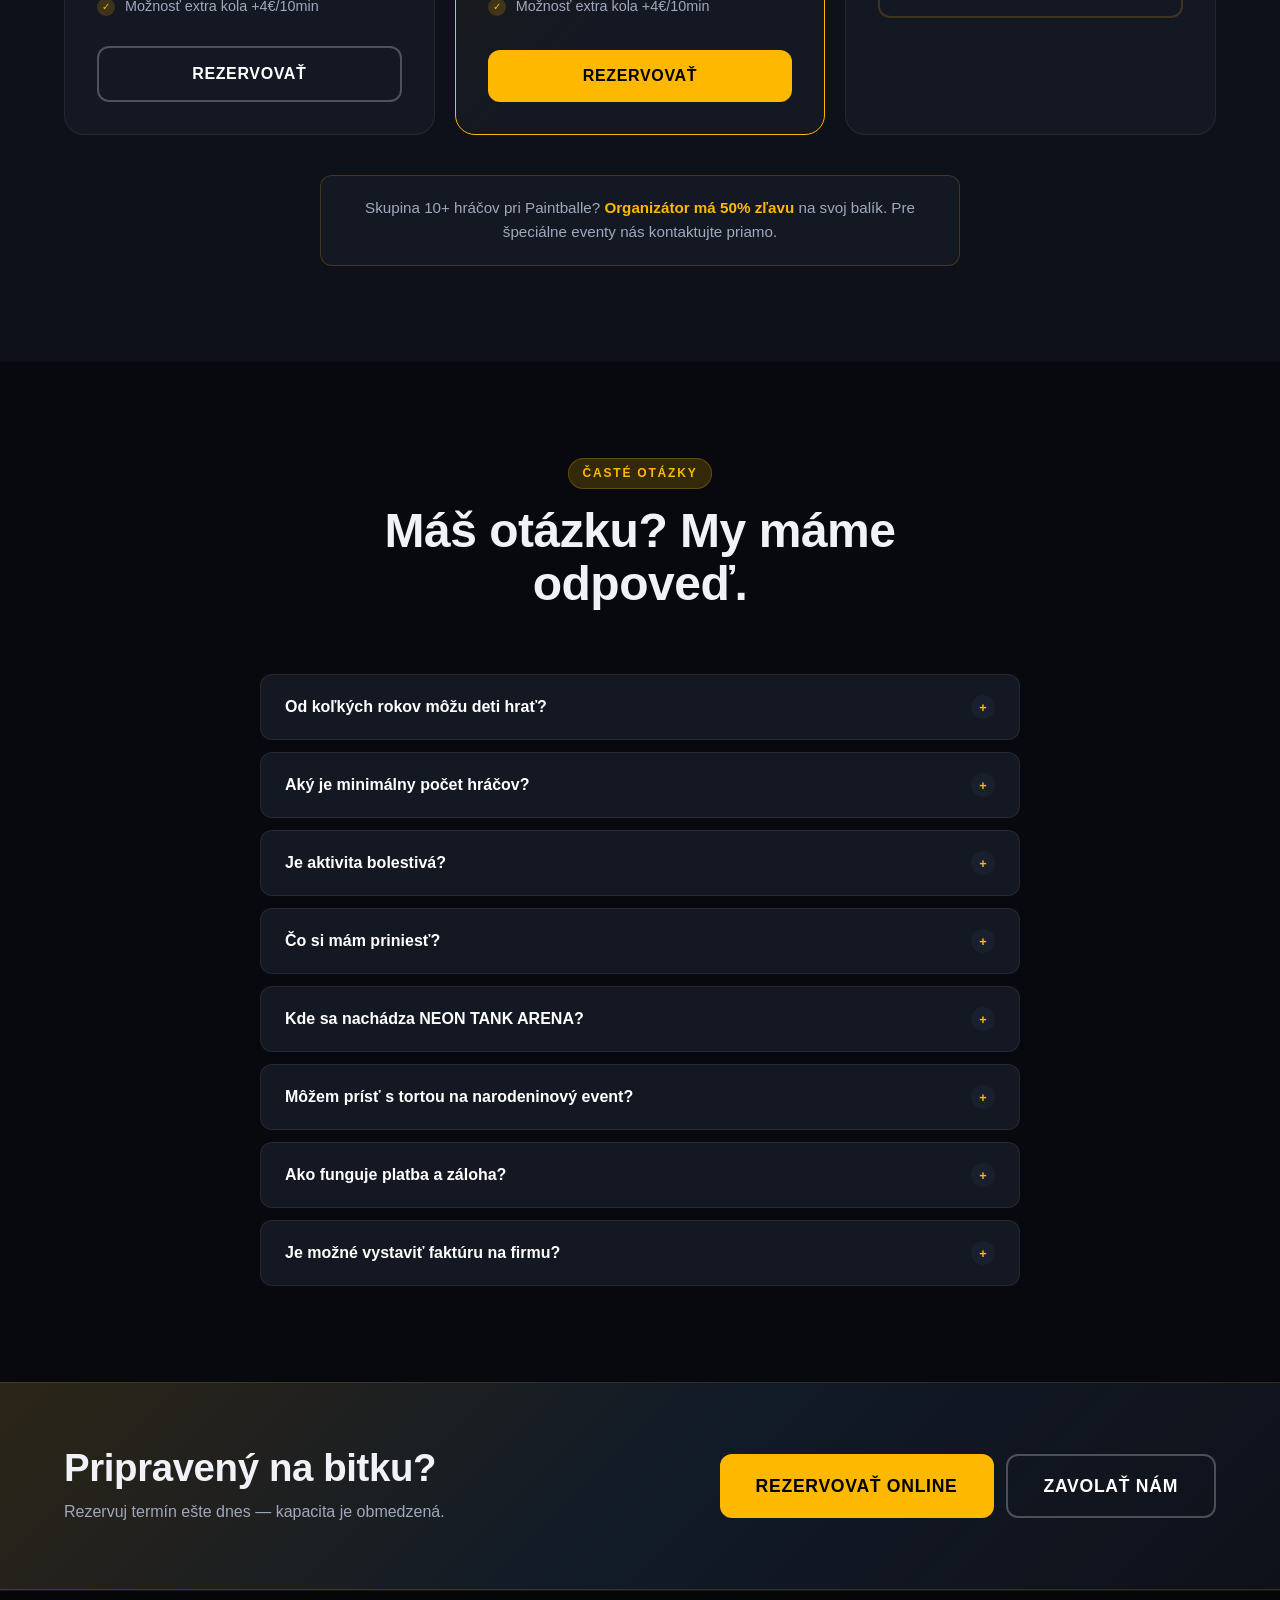
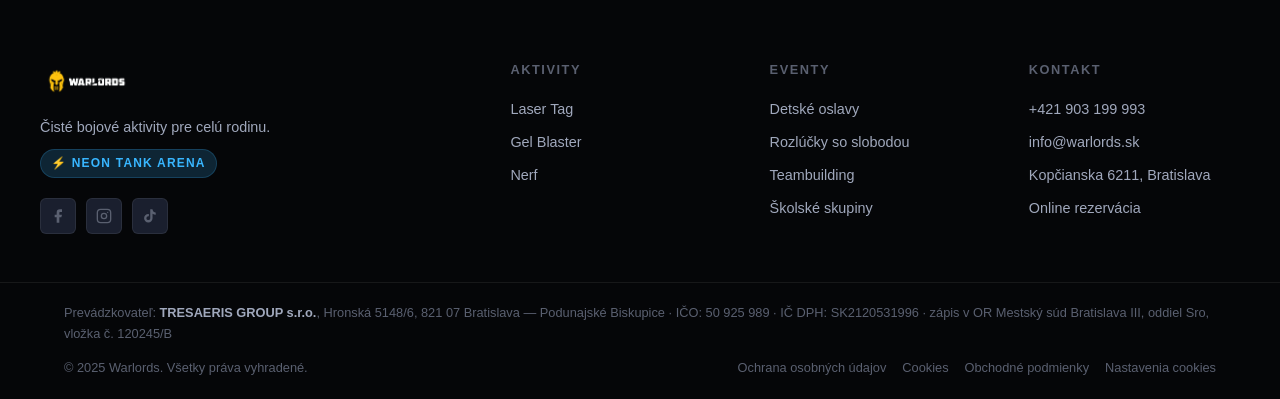
==== commit 11d0477d: "Add files via upload" ====
--- a/index.html
+++ b/index.html
@@ -653,11 +653,21 @@
     </div>
 
     <div class="footer-bottom">
-      <div class="container footer-bottom-inner">
-        <span data-i18n="footer_copy">© 2025 Warlords. Všetky práva vyhradené.</span>
-        <div style="display:flex;gap:16px;">
-          <a href="#" data-i18n="footer_privacy">Ochrana osobných údajov</a>
-          <a href="#" data-i18n="footer_terms">Podmienky používania</a>
+      <div class="container footer-bottom-inner" style="flex-direction:column;gap:14px;align-items:flex-start;">
+        <div style="font-size:0.8rem;color:var(--text-muted);line-height:1.6;">
+          Prevádzkovateľ: <strong style="color:var(--text-secondary);">TRESAERIS GROUP s.r.o.</strong>,
+          Hronská 5148/6, 821 07 Bratislava — Podunajské Biskupice ·
+          IČO: 50 925 989 · IČ DPH: SK2120531996 ·
+          zápis v OR Mestský súd Bratislava III, oddiel Sro, vložka č. 120245/B
+        </div>
+        <div style="display:flex;justify-content:space-between;align-items:center;width:100%;gap:16px;flex-wrap:wrap;">
+          <span data-i18n="footer_copy">© 2025 Warlords. Všetky práva vyhradené.</span>
+          <div style="display:flex;gap:16px;flex-wrap:wrap;">
+            <a href="ochrana-osobnych-udajov.html">Ochrana osobných údajov</a>
+            <a href="cookies.html">Cookies</a>
+            <a href="obchodne-podmienky.html">Obchodné podmienky</a>
+            <a href="#" id="cookiePrefsLink">Nastavenia cookies</a>
+          </div>
         </div>
       </div>
     </div>
@@ -669,6 +679,81 @@
     <span data-i18n="nav_book">Rezervovať</span>
   </a>
 
+  <!-- ============================================================
+       COOKIE CONSENT BANNER (GDPR / ePrivacy compliant)
+       ============================================================ -->
+  <div class="cookie-banner" id="cookieBanner" role="dialog" aria-labelledby="cookieTitle" aria-describedby="cookieDesc">
+    <div class="cookie-banner-inner">
+      <div class="cookie-text">
+        <h3 id="cookieTitle">🍪 Používame cookies</h3>
+        <p id="cookieDesc">
+          Na našej stránke používame cookies pre fungovanie webu, analýzu návštevnosti a personalizáciu obsahu.
+          Kliknutím na „Prijať všetky" súhlasíte s ich používaním. Môžete tiež použiť „Iba nevyhnutné" alebo nastaviť preferencie individuálne.
+          Viac info v <a href="cookies.html">Zásadách používania cookies</a>.
+        </p>
+      </div>
+      <div class="cookie-actions">
+        <button type="button" class="btn btn-outline btn-sm" id="cookieReject">Iba nevyhnutné</button>
+        <button type="button" class="btn btn-outline btn-sm" id="cookieCustomize">Nastaviť</button>
+        <button type="button" class="btn btn-primary btn-sm" id="cookieAccept">Prijať všetky</button>
+      </div>
+    </div>
+  </div>
+
+  <!-- COOKIE PREFERENCES MODAL -->
+  <div class="cookie-modal" id="cookieModal" role="dialog" aria-labelledby="cookieModalTitle">
+    <div class="cookie-modal-card">
+      <div class="cookie-modal-header">
+        <h2 id="cookieModalTitle">Nastavenia cookies</h2>
+        <button type="button" class="cookie-modal-close" id="cookieModalClose" aria-label="Zavrieť">✕</button>
+      </div>
+      <div class="cookie-modal-body">
+        <p>Vyberte si, ktoré kategórie cookies chcete povoliť. Nevyhnutné cookies sú potrebné pre základné fungovanie stránky a nedajú sa vypnúť.</p>
+
+        <div class="cookie-category">
+          <div class="cookie-category-head">
+            <div>
+              <strong>Nevyhnutné</strong>
+              <span class="cookie-required">Vždy aktívne</span>
+            </div>
+            <label class="cookie-toggle disabled">
+              <input type="checkbox" checked disabled />
+              <span class="cookie-slider"></span>
+            </label>
+          </div>
+          <p>Potrebné pre fungovanie stránky (jazyk, súhlas s cookies, formulárová relácia). Bez nich web nemôže fungovať.</p>
+        </div>
+
+        <div class="cookie-category">
+          <div class="cookie-category-head">
+            <div><strong>Analytické</strong></div>
+            <label class="cookie-toggle">
+              <input type="checkbox" id="catAnalytics" />
+              <span class="cookie-slider"></span>
+            </label>
+          </div>
+          <p>Anonymné štatistiky o návštevnosti (Google Analytics). Pomáhajú nám zlepšovať stránku.</p>
+        </div>
+
+        <div class="cookie-category">
+          <div class="cookie-category-head">
+            <div><strong>Marketingové</strong></div>
+            <label class="cookie-toggle">
+              <input type="checkbox" id="catMarketing" />
+              <span class="cookie-slider"></span>
+            </label>
+          </div>
+          <p>Cookies pre reklamu a remarketing (Meta Pixel, Google Ads). Umožňujú zobrazovať relevantnú reklamu.</p>
+        </div>
+      </div>
+      <div class="cookie-modal-footer">
+        <button type="button" class="btn btn-outline" id="cookieModalReject">Iba nevyhnutné</button>
+        <button type="button" class="btn btn-primary" id="cookieModalSave">Uložiť výber</button>
+      </div>
+    </div>
+  </div>
+
   <script src="script.js"></script>
+  <script src="cookies.js"></script>
 </body>
 </html>
--- a/style.css
+++ b/style.css
@@ -160,6 +160,7 @@
   border-color: var(--gold);
 }
 .btn-lg { padding: 16px 36px; font-size: 1.1rem; }
+.btn-sm { padding: 10px 18px; font-size: 0.85rem; }
 .btn-full { width: 100%; justify-content: center; }
 
 /* ---- ACCENT DIVIDER ---- */
@@ -1206,7 +1207,8 @@
 .form-group input::placeholder { color: var(--text-muted); }
 .form-group select { background-image: url("data:image/svg+xml,%3Csvg xmlns='http://www.w3.org/2000/svg' width='12' height='8' viewBox='0 0 12 8'%3E%3Cpath d='M1 1l5 5 5-5' stroke='%236B7280' stroke-width='2' fill='none' stroke-linecap='round'/%3E%3C/svg%3E"); background-repeat: no-repeat; background-position: right 16px center; padding-right: 40px; }
 .form-group select option { background: var(--bg-card); }
-.form-hint { font-size: 0.8rem; color: var(--text-muted); margin-top: 4px; }
+.form-hint { font-size: 0.8rem; color: var(--text-muted); margin-top: 4px; transition: color 0.2s; }
+.input-error { border-color: var(--orange) !important; }
 .form-hint.gold { color: var(--gold); }
 .form-hint.info { background: var(--blue-glow); border: 1px solid rgba(56,182,255,0.2); border-radius: var(--radius-sm); padding: 10px 14px; color: var(--blue-light); }
 
@@ -1347,6 +1349,50 @@
 }
 .booking-success h2 { font-size: 2rem; margin-bottom: 12px; }
 .booking-success p { max-width: 440px; margin: 0 auto 28px; }
+
+/* ---- Error state ---- */
+.booking-error {
+  display: none;
+  width: 100%;
+  box-sizing: border-box;
+}
+.booking-error.visible {
+  display: flex;
+  flex-direction: column;
+  align-items: center;
+  text-align: center;
+  padding: 48px 24px;
+  width: 100%;
+}
+.error-icon {
+  width: 80px; height: 80px;
+  background: rgba(255,107,53,0.12);
+  border: 2px solid var(--orange);
+  border-radius: 50%;
+  display: flex; align-items: center; justify-content: center;
+  font-size: 2rem;
+  margin: 0 auto 24px;
+}
+.booking-error h2 { font-size: 2rem; margin-bottom: 12px; color: var(--white); }
+.booking-error > p { max-width: 440px; margin: 0 auto 28px; color: var(--text-muted); line-height: 1.6; }
+.error-actions {
+  display: flex;
+  flex-direction: column;
+  gap: 12px;
+  width: 100%;
+  max-width: 360px;
+  margin-bottom: 24px;
+}
+.error-retry {
+  background: none;
+  border: none;
+  color: var(--text-muted);
+  font-size: 0.9rem;
+  cursor: pointer;
+  padding: 8px;
+  transition: color var(--transition);
+}
+.error-retry:hover { color: var(--white); }
 
 /* ================================================================
    ACTIVITY CARD — UX IMPROVEMENTS
@@ -1529,3 +1575,241 @@
   .sticky-btn { bottom: 16px; right: 16px; padding: 12px 18px; font-size: 0.8rem; }
   .booking-form-wrap { padding: 24px; }
 }
+
+/* ================================================================
+   COOKIE CONSENT — GDPR banner + modal
+   ================================================================ */
+.cookie-banner {
+  position: fixed;
+  bottom: 0; left: 0; right: 0;
+  z-index: 9998;
+  background: rgba(10,12,18,0.97);
+  border-top: 1px solid var(--bg-border);
+  backdrop-filter: blur(20px);
+  padding: 20px 24px;
+  transform: translateY(100%);
+  transition: transform 0.4s cubic-bezier(.4,0,.2,1);
+  box-shadow: 0 -8px 40px rgba(0,0,0,0.5);
+}
+.cookie-banner.visible { transform: translateY(0); }
+.cookie-banner-inner {
+  max-width: 1200px;
+  margin: 0 auto;
+  display: grid;
+  grid-template-columns: 1fr auto;
+  gap: 24px;
+  align-items: center;
+}
+.cookie-text h3 {
+  font-size: 1.1rem;
+  margin: 0 0 6px;
+  color: var(--white);
+}
+.cookie-text p {
+  font-size: 0.85rem;
+  color: var(--text-muted);
+  line-height: 1.5;
+  margin: 0;
+}
+.cookie-text a { color: var(--gold); text-decoration: underline; }
+.cookie-actions {
+  display: flex;
+  gap: 10px;
+  flex-shrink: 0;
+  flex-wrap: wrap;
+  justify-content: flex-end;
+}
+.cookie-actions .btn-sm {
+  padding: 10px 18px;
+  font-size: 0.85rem;
+  white-space: nowrap;
+}
+
+/* Modal */
+.cookie-modal {
+  position: fixed;
+  inset: 0;
+  z-index: 9999;
+  background: rgba(0,0,0,0.7);
+  backdrop-filter: blur(6px);
+  display: none;
+  align-items: center;
+  justify-content: center;
+  padding: 20px;
+}
+.cookie-modal.visible { display: flex; }
+.cookie-modal-card {
+  background: var(--bg-card);
+  border: 1px solid var(--bg-border);
+  border-radius: var(--radius-xl);
+  max-width: 560px;
+  width: 100%;
+  max-height: 85vh;
+  display: flex;
+  flex-direction: column;
+  overflow: hidden;
+}
+.cookie-modal-header {
+  display: flex;
+  justify-content: space-between;
+  align-items: center;
+  padding: 20px 28px;
+  border-bottom: 1px solid var(--bg-border);
+}
+.cookie-modal-header h2 { margin: 0; font-size: 1.4rem; }
+.cookie-modal-close {
+  background: none;
+  border: none;
+  color: var(--text-muted);
+  font-size: 1.4rem;
+  cursor: pointer;
+  padding: 4px 10px;
+  border-radius: 6px;
+  transition: var(--transition);
+}
+.cookie-modal-close:hover { background: rgba(255,255,255,0.05); color: var(--white); }
+.cookie-modal-body {
+  padding: 24px 28px;
+  overflow-y: auto;
+}
+.cookie-modal-body > p {
+  color: var(--text-muted);
+  font-size: 0.9rem;
+  margin: 0 0 24px;
+  line-height: 1.6;
+}
+.cookie-category {
+  background: var(--bg-surface);
+  border: 1px solid var(--bg-border);
+  border-radius: var(--radius);
+  padding: 16px 18px;
+  margin-bottom: 12px;
+}
+.cookie-category-head {
+  display: flex;
+  justify-content: space-between;
+  align-items: center;
+  margin-bottom: 8px;
+}
+.cookie-category-head strong { font-size: 1rem; color: var(--white); }
+.cookie-required {
+  display: inline-block;
+  font-size: 0.7rem;
+  background: rgba(0,212,170,0.15);
+  color: var(--teal);
+  padding: 3px 8px;
+  border-radius: 4px;
+  margin-left: 8px;
+  font-weight: 600;
+  text-transform: uppercase;
+  letter-spacing: 0.05em;
+}
+.cookie-category p {
+  font-size: 0.82rem;
+  color: var(--text-muted);
+  margin: 0;
+  line-height: 1.5;
+}
+
+/* Toggle switch */
+.cookie-toggle {
+  position: relative;
+  display: inline-block;
+  width: 44px;
+  height: 24px;
+  flex-shrink: 0;
+}
+.cookie-toggle input { opacity: 0; width: 0; height: 0; }
+.cookie-slider {
+  position: absolute;
+  inset: 0;
+  cursor: pointer;
+  background-color: rgba(255,255,255,0.15);
+  border-radius: 24px;
+  transition: 0.3s;
+}
+.cookie-slider::before {
+  position: absolute;
+  content: "";
+  height: 18px; width: 18px;
+  left: 3px; bottom: 3px;
+  background-color: white;
+  border-radius: 50%;
+  transition: 0.3s;
+}
+.cookie-toggle input:checked + .cookie-slider { background-color: var(--gold); }
+.cookie-toggle input:checked + .cookie-slider::before { transform: translateX(20px); }
+.cookie-toggle.disabled .cookie-slider { background-color: var(--teal); opacity: 0.5; cursor: not-allowed; }
+
+.cookie-modal-footer {
+  padding: 20px 28px;
+  border-top: 1px solid var(--bg-border);
+  display: flex;
+  gap: 10px;
+  justify-content: flex-end;
+  flex-wrap: wrap;
+}
+
+/* Mobile */
+@media (max-width: 768px) {
+  .cookie-banner-inner { grid-template-columns: 1fr; }
+  .cookie-actions { justify-content: stretch; }
+  .cookie-actions .btn-sm { flex: 1; min-width: 0; }
+  .cookie-modal-card { max-height: 90vh; }
+}
+
+/* ================================================================
+   LEGAL PAGES — privacy / cookies / terms
+   ================================================================ */
+.legal-page {
+  max-width: 820px;
+  margin: 0 auto;
+  padding: 60px 24px 80px;
+  color: var(--text);
+  line-height: 1.75;
+}
+.legal-page h1 {
+  font-size: 2.4rem;
+  margin: 0 0 8px;
+  color: var(--white);
+}
+.legal-page .legal-meta {
+  color: var(--text-muted);
+  font-size: 0.85rem;
+  margin-bottom: 32px;
+  padding-bottom: 20px;
+  border-bottom: 1px solid var(--bg-border);
+}
+.legal-page h2 {
+  font-size: 1.4rem;
+  color: var(--gold);
+  margin: 36px 0 12px;
+}
+.legal-page h3 { font-size: 1.1rem; color: var(--white); margin: 24px 0 8px; }
+.legal-page p { margin: 0 0 14px; color: var(--text-muted); }
+.legal-page ul { margin: 0 0 16px; padding-left: 24px; color: var(--text-muted); }
+.legal-page li { margin-bottom: 6px; }
+.legal-page a { color: var(--gold); text-decoration: underline; }
+.legal-page table {
+  width: 100%;
+  border-collapse: collapse;
+  margin: 16px 0 24px;
+  font-size: 0.9rem;
+}
+.legal-page th, .legal-page td {
+  padding: 10px 14px;
+  border: 1px solid var(--bg-border);
+  text-align: left;
+  color: var(--text-muted);
+}
+.legal-page th { background: var(--bg-surface); color: var(--white); font-weight: 600; }
+.legal-back {
+  display: inline-flex;
+  align-items: center;
+  gap: 8px;
+  color: var(--text-muted);
+  text-decoration: none !important;
+  margin-bottom: 32px;
+  font-size: 0.9rem;
+}
+.legal-back:hover { color: var(--gold); }
